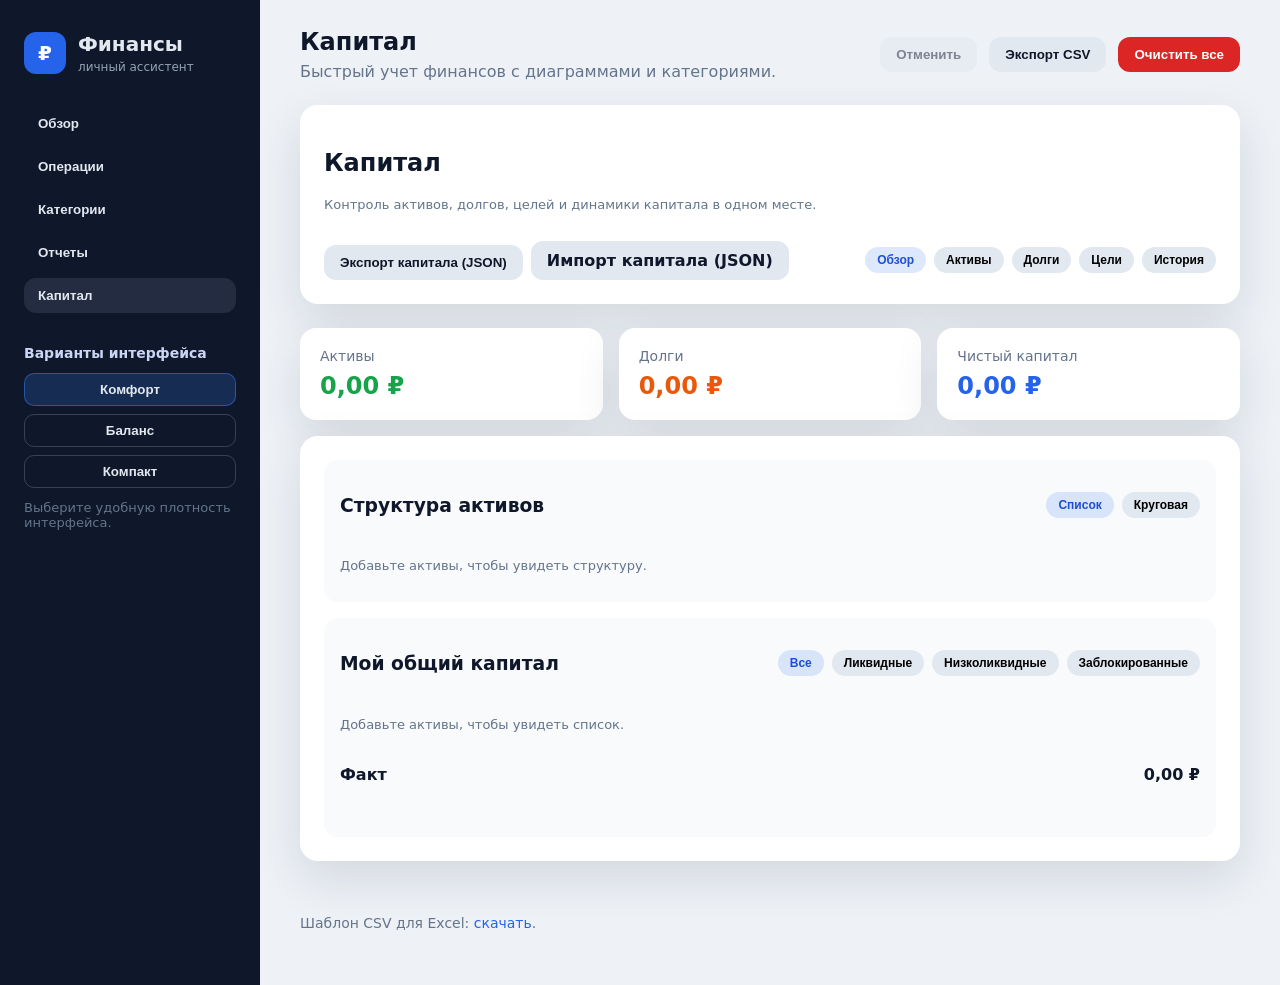
==== capital.html @ 4193aa82 "Move storage to IndexedDB and split capital page" ====
<!DOCTYPE html>
<html lang="ru">
<head>
  <meta charset="UTF-8" />
  <meta name="viewport" content="width=device-width, initial-scale=1" />
  <title>Капитал — Финансы</title>
  <link rel="stylesheet" href="styles.css" />
</head>
<body class="layout-comfort" data-page="capital">
  <div class="app-shell">
    <aside class="sidebar">
      <div class="brand">
        <span class="brand-icon">₽</span>
        <div>
          <h1>Финансы</h1>
          <p>личный ассистент</p>
        </div>
      </div>

      <nav class="nav">
        <button class="nav-link is-active" data-view-target="dashboard">Обзор</button>
        <button class="nav-link" data-view-target="transactions">Операции</button>
        <button class="nav-link" data-view-target="categories">Категории</button>
        <button class="nav-link" data-view-target="reports">Отчеты</button>
        <button class="nav-link" data-view-target="capital">Капитал</button>
      </nav>

      <div class="layout-picker">
        <h2>Варианты интерфейса</h2>
        <div class="layout-options">
          <button class="layout-option" data-layout="comfort">Комфорт</button>
          <button class="layout-option" data-layout="balanced">Баланс</button>
          <button class="layout-option" data-layout="compact">Компакт</button>
        </div>
        <p class="hint">Выберите удобную плотность интерфейса.</p>
      </div>
    </aside>

    <div class="app-content">
      <header class="topbar">
        <div>
          <h2 id="viewTitle">Обзор</h2>
          <p class="subtitle">Быстрый учет финансов с диаграммами и категориями.</p>
        </div>
        <div class="actions">
          <button id="undoAction" class="button secondary">Отменить</button>
          <button id="exportCsv" class="button secondary">Экспорт CSV</button>
          <button id="clearAll" class="button danger">Очистить все</button>
        </div>
      </header>

      <main class="container">
        <section class="view is-active" data-view="dashboard">
          <section class="summary">
            <div class="summary-card income">
              <span>Доходы</span>
              <strong id="totalIncome">0 ₽</strong>
            </div>
            <div class="summary-card expense">
              <span>Расходы</span>
              <strong id="totalExpense">0 ₽</strong>
              <small id="expensePercent" class="summary-subtitle">0%</small>
            </div>
            <div class="summary-card balance">
              <span>Баланс</span>
              <strong id="balance">0 ₽</strong>
            </div>
          </section>

          <section class="card">
            <h2>Диаграммы</h2>
            <div class="charts">
              <div class="chart-card">
                <h3>Доходы по подкатегориям</h3>
                <div id="incomeSubcategoryChart" class="chart"></div>
              </div>
              <div class="chart-card">
                <div class="chart-title">
                  <h3>Расходы по категориям</h3>
                  <button id="toggleExpenseCategoryChart" class="chip">Показать все</button>
                </div>
                <div id="expenseCategoryChart" class="chart chart-scroll"></div>
              </div>
              <div class="chart-card">
                <div class="chart-title">
                  <h3>Подкатегории (расходы)</h3>
                  <button id="toggleSubcategoryChart" class="chip">Показать все</button>
                </div>
                <div id="expenseSubcategoryChart" class="chart chart-scroll"></div>
              </div>
            </div>
          </section>

          <section class="card">
            <h2>Круговые диаграммы</h2>
            <div class="charts">
              <div class="chart-card">
                <h3>Структура расходов по категориям</h3>
                <div id="expensePie" class="chart"></div>
              </div>
              <div class="chart-card">
                <h3>Структура расходов по подкатегориям</h3>
                <div id="expenseSubcategoryPie" class="chart"></div>
              </div>
              <div class="chart-card">
                <h3>Структура доходов по подкатегориям</h3>
                <div id="incomePie" class="chart"></div>
              </div>
            </div>
          </section>
        </section>

        <section class="view" data-view="transactions">
          <section class="card">
            <h2>Добавить операцию</h2>
            <form id="transactionForm" class="form">
              <label>
                Дата
                <input type="date" id="date" required />
              </label>
              <label>
                Тип
                <select id="type" required>
                  <option value="income">Доход</option>
                  <option value="expense">Расход</option>
                </select>
              </label>
              <label>
                Категория
                <select id="category" required></select>
              </label>
              <label>
                Подкатегория
                <select id="subcategory"></select>
              </label>
              <label>
                Сумма
                <input type="number" id="amount" min="0" step="0.01" required />
              </label>
              <label class="full">
                Комментарий
                <input type="text" id="note" placeholder="Опционально" />
              </label>
              <button type="submit" class="button primary">Сохранить</button>
            </form>
          </section>

          <section class="card">
            <h2>История операций</h2>
            <div class="table-wrapper">
              <table>
                <thead>
                  <tr>
                    <th>Дата</th>
                    <th>Тип</th>
                    <th>Категория</th>
                    <th>Подкатегория</th>
                    <th>Сумма</th>
                    <th>Комментарий</th>
                    <th></th>
                  </tr>
                </thead>
                <tbody id="transactionTable"></tbody>
              </table>
            </div>
            <p class="hint">Данные сохраняются в локальном хранилище браузера. Для переноса используйте экспорт CSV.</p>
          </section>
        </section>

        <section class="view" data-view="categories">
          <section class="card">
            <div class="category-header">
              <div>
                <h2>Категории</h2>
                <p class="hint">Выберите тип категорий для настройки.</p>
              </div>
              <div class="chip-group category-scope-tabs">
                <button class="chip is-active" data-category-scope="regular">Обычные</button>
                <button class="chip" data-category-scope="capital">Капитал</button>
              </div>
            </div>
            <div class="category-layout">
              <div class="category-panel is-active" data-category-panel="regular">
                <h3>Добавить категорию или подкатегорию</h3>
                <div class="form two-columns">
                  <label>
                    Категория
                    <input type="text" id="newCategory" placeholder="Например, Еда" list="categoryList" />
                    <datalist id="categoryList"></datalist>
                  </label>
                  <label>
                    Тип категории
                    <select id="categoryType">
                      <option value="expense">Расход</option>
                      <option value="income">Доход</option>
                    </select>
                  </label>
                  <label>
                    Подкатегория (опционально)
                    <input type="text" id="newSubcategory" placeholder="Например, Еда вне дома" />
                  </label>
                  <button id="addCategory" class="button secondary" type="button">Добавить</button>
                </div>
                <p class="hint">Если категория уже существует, будет добавлена подкатегория. Тип учитывается только при создании новой категории.</p>
              </div>

              <div class="category-panel" data-category-panel="capital">
                <h3>Категории активов</h3>
                <p class="hint">Категории и подкатегории капитала задаются вручную.</p>
                <form id="capitalCategoryForm" class="form compact-form">
                  <label>
                    Категория
                    <input type="text" id="capitalCategoryName" placeholder="Например, Вклад" required />
                  </label>
                  <label>
                    Подкатегория
                    <input type="text" id="capitalSubcategoryName" placeholder="Например, Сбербанк" />
                  </label>
                  <button type="submit" class="button secondary">Добавить</button>
                </form>
                <div id="capitalCategoryManager" class="capital-category-list"></div>
              </div>
            </div>
          </section>

          <section class="card category-panel is-active" data-category-panel="regular">
            <div class="category-header">
              <div>
                <h2>Управление категориями</h2>
                <p class="hint">Перетаскивайте подкатегории и категории между карточками.</p>
              </div>
              <div class="filter-tabs">
                <button class="chip is-active" data-filter="all">Все</button>
                <button class="chip" data-filter="expense">Расходы</button>
                <button class="chip" data-filter="income">Доходы</button>
              </div>
            </div>
            <div class="category-dropzone" data-dropzone-root>
              Категории верхнего уровня
            </div>
            <div id="categoryManager" class="category-manager"></div>
          </section>
        </section>

        <section class="view" data-view="reports">
          <section class="card report-card">
            <div class="report-header">
              <div>
                <h2>Отчетный период</h2>
                <p class="hint">Выберите период, чтобы отчет отражал текущую динамику и структуру расходов.</p>
              </div>
              <div class="report-quick">
                <button class="chip is-active" data-report-range="30">30 дней</button>
                <button class="chip" data-report-range="7">7 дней</button>
                <button class="chip" data-report-range="90">90 дней</button>
                <button class="chip" data-report-range="all">Все время</button>
              </div>
            </div>
            <div class="report-range">
              <label>
                С
                <input type="date" id="reportStart" />
              </label>
              <label>
                По
                <input type="date" id="reportEnd" />
              </label>
              <button id="applyReportRange" class="button secondary" type="button">Показать</button>
            </div>
          </section>

          <section class="summary report-summary">
            <div class="summary-card income">
              <span>Доходы за период</span>
              <strong id="reportIncome">0 ₽</strong>
            </div>
            <div class="summary-card expense">
              <span>Расходы за период</span>
              <strong id="reportExpense">0 ₽</strong>
            </div>
            <div class="summary-card balance">
              <span>Баланс периода</span>
              <strong id="reportBalance">0 ₽</strong>
            </div>
            <div class="summary-card neutral">
              <span>Операций</span>
              <strong id="reportTransactionsCount">0</strong>
            </div>
          </section>

          <section class="card report-grid">
            <div class="report-chart-card report-span">
              <div class="chart-title">
                <h3>Динамика</h3>
                <div class="chip-group">
                  <button class="chip is-active" data-report-granularity="daily">По дням</button>
                  <button class="chip" data-report-granularity="monthly">По месяцам</button>
                </div>
              </div>
              <div class="line-chart">
                <svg id="reportLineChart" viewBox="0 0 720 260" aria-label="График доходов и расходов"></svg>
                <div class="line-legend">
                  <span><i class="legend-dot income"></i>Доходы</span>
                  <span><i class="legend-dot expense"></i>Расходы</span>
                </div>
              </div>
            </div>
            <div class="report-chart-card report-full">
              <h3>Структура расходов по категориям</h3>
              <div id="reportExpenseCategories" class="chart"></div>
            </div>
            <div class="report-chart-card report-full">
              <h3>Структура расходов по подкатегориям</h3>
              <div id="reportExpenseSubcategories" class="chart"></div>
            </div>
            <div class="report-chart-card report-full">
              <h3>Структура доходов по подкатегориям</h3>
              <div id="reportIncomeSubcategories" class="chart"></div>
            </div>
          </section>
        </section>

        <section class="view" data-view="capital">
          <section class="card capital-shell">
            <div class="capital-header">
              <div>
                <h2>Капитал</h2>
                <p class="hint">Контроль активов, долгов, целей и динамики капитала в одном месте.</p>
              </div>
              <div class="capital-actions">
                <button id="capitalExport" class="button secondary" type="button">Экспорт капитала (JSON)</button>
                <label class="button secondary">
                  Импорт капитала (JSON)
                  <input id="capitalImport" type="file" accept="application/json" hidden />
                </label>
              </div>
              <div class="capital-tabs">
                <button class="chip is-active" data-capital-tab="overview">Обзор</button>
                <button class="chip" data-capital-tab="assets">Активы</button>
                <button class="chip" data-capital-tab="debts">Долги</button>
                <button class="chip" data-capital-tab="goals">Цели</button>
                <button class="chip" data-capital-tab="history">История</button>
              </div>
            </div>
          </section>

          <section class="capital-tab is-active" data-capital-tab-panel="overview">
            <section class="summary capital-summary">
              <div class="summary-card income">
                <span>Активы</span>
                <strong id="capitalAssetsTotal">0 ₽</strong>
              </div>
              <div class="summary-card expense">
                <span>Долги</span>
                <strong id="capitalDebtsTotal">0 ₽</strong>
              </div>
              <div class="summary-card balance">
                <span>Чистый капитал</span>
                <strong id="capitalNetWorth">0 ₽</strong>
              </div>
            </section>

            <section class="card capital-grid">
              <div class="capital-card capital-full">
                <div class="chart-title">
                  <h3>Структура активов</h3>
                  <div class="chip-group">
                    <button class="chip is-active" data-capital-structure="bars">Список</button>
                    <button class="chip" data-capital-structure="pie">Круговая</button>
                  </div>
                </div>
                <div id="capitalAssetTypeChart" class="chart"></div>
                <div id="capitalAssetTypePie" class="chart is-hidden"></div>
              </div>

              <div class="capital-card capital-full">
                <div class="chart-title">
                  <h3>Мой общий капитал</h3>
                  <div class="chip-group">
                    <button class="chip is-active" data-capital-filter="all">Все</button>
                    <button class="chip" data-capital-filter="high">Ликвидные</button>
                    <button class="chip" data-capital-filter="low">Низколиквидные</button>
                    <button class="chip" data-capital-filter="locked">Заблокированные</button>
                  </div>
                </div>
                <div id="capitalLedger" class="capital-ledger"></div>
                <div class="capital-ledger-total">
                  <span>Факт</span>
                  <strong id="capitalLedgerTotal">0 ₽</strong>
                </div>
                <p id="capitalLedgerNote" class="hint"></p>
              </div>
            </section>
          </section>

          <section class="capital-tab" data-capital-tab-panel="assets">
            <section class="card capital-grid">
              <div class="capital-card capital-full">
                <h3>Добавить активы</h3>
                <p class="hint">Обновляйте курсы и добавляйте активы в одном месте.</p>
                <div class="capital-add-grid">
                  <div class="capital-add-panel">
                    <h4>Курс валюты</h4>
                    <div class="form compact-form">
                      <label>
                        Базовая валюта
                        <select id="capitalBaseCurrency">
                          <option value="RUB">RUB</option>
                          <option value="USD">USD</option>
                          <option value="EUR">EUR</option>
                        </select>
                      </label>
                      <label>
                        Валюта для курса
                        <input type="text" id="capitalFxCurrency" placeholder="USD" maxlength="3" />
                      </label>
                      <button id="capitalFxRefresh" class="button secondary" type="button">Обновить курс</button>
                    </div>
                    <div class="capital-fx-summary">
                      <strong id="capitalFxRateValue">—</strong>
                      <span id="capitalFxUpdated" class="hint"></span>
                    </div>
                    <div class="capital-fx-chart">
                      <svg id="capitalFxChart" viewBox="0 0 360 120" aria-label="График курса валюты"></svg>
                    </div>
                    <p id="capitalFxNote" class="hint"></p>
                  </div>
                  <div class="capital-add-panel">
                    <h4>Новый актив</h4>
                    <p class="hint">Быстро фиксируйте вклад/инвестицию: сколько вложили и сколько сейчас.</p>
                    <form id="capitalAssetForm" class="form capital-form">
                  <label>
                    Название
                    <input type="text" id="capitalAssetName" placeholder="Например, Сбер вклад" required />
                  </label>
                  <label>
                    Тип
                    <select id="capitalAssetType">
                      <option value="cash">Наличные</option>
                      <option value="bank">Банк</option>
                      <option value="deposit">Вклад</option>
                      <option value="investment">Инвестиции</option>
                      <option value="real_estate">Недвижимость</option>
                      <option value="other">Другое</option>
                    </select>
                  </label>
                  <label>
                    Валюта
                    <input type="text" id="capitalAssetCurrency" value="RUB" maxlength="3" />
                  </label>
                  <label>
                    Сумма
                    <input type="number" id="capitalAssetAmount" min="0" step="0.01" required />
                  </label>
                  <label>
                    Вложено
                    <input type="number" id="capitalAssetInvested" min="0" step="0.01" />
                  </label>
                  <label>
                    Секция
                    <input type="text" id="capitalAssetSection" list="capitalSectionList" placeholder="В наличии" />
                    <datalist id="capitalSectionList"></datalist>
                  </label>
                  <label>
                    Категория
                    <input type="text" id="capitalAssetCategory" list="capitalCategoryList" placeholder="Например, Вклад" />
                    <datalist id="capitalCategoryList"></datalist>
                  </label>
                  <label>
                    Подкатегория
                    <input type="text" id="capitalAssetSubcategory" list="capitalSubcategoryList" placeholder="Например, Сбербанк" />
                    <datalist id="capitalSubcategoryList"></datalist>
                  </label>
                  <label>
                    Доступно до
                    <input type="date" id="capitalAssetMaturityDate" />
                  </label>
                  <label>
                    Ликвидность
                    <select id="capitalAssetLiquidity">
                      <option value="high">Можно вывести сразу</option>
                      <option value="medium">Нужно 1–3 дня</option>
                      <option value="low">Сложно/долго вывести</option>
                      <option value="locked">Заблокировано до даты</option>
                    </select>
                  </label>
                  <label>
                    Дней на вывод
                    <input type="number" id="capitalAssetLiquidityDays" min="0" step="1" />
                  </label>
                  <label>
                    Ожидаемая прибыль (вклад)
                    <input type="number" id="capitalAssetExpectedProfit" min="0" step="0.01" />
                  </label>
                  <label class="full">
                    Комментарий
                    <input type="text" id="capitalAssetNote" placeholder="Опционально" />
                  </label>
                      <button type="submit" class="button primary">Добавить актив</button>
                    </form>
                  </div>
                </div>
              </div>

              <div class="capital-card capital-full">
                <div class="chart-title">
                  <h3>Список активов</h3>
                </div>
                <div class="capital-assets-view is-active">
                  <div class="table-wrapper">
                    <table class="capital-table capital-table-structured">
                      <thead>
                        <tr>
                          <th>Название</th>
                          <th>Тип</th>
                          <th>Валюта</th>
                          <th>Сумма</th>
                          <th>Вложено</th>
                          <th>Прибыль</th>
                          <th>Секция</th>
                          <th>Категория</th>
                          <th>Подкатегория</th>
                          <th>Дата окончания</th>
                          <th>Потенц. доходность</th>
                          <th>Ликвидность</th>
                          <th>Комментарий</th>
                          <th></th>
                        </tr>
                      </thead>
                      <tbody id="capitalAssetsTable"></tbody>
                    </table>
                  </div>
                </div>
              </div>
            </section>
          </section>

          <section class="capital-tab" data-capital-tab-panel="debts">
            <section class="summary capital-summary">
              <div class="summary-card neutral">
                <span>Средняя ставка</span>
                <strong id="capitalWeightedApr">0%</strong>
              </div>
              <div class="summary-card expense">
                <span>Самый дорогой долг</span>
                <strong id="capitalHighestApr">—</strong>
              </div>
              <div class="summary-card balance">
                <span>Месячные проценты</span>
                <strong id="capitalInterestMonthly">0 ₽</strong>
              </div>
            </section>

            <section class="card capital-grid">
              <div class="capital-card">
                <h3>Добавить долг</h3>
                <form id="capitalDebtForm" class="form">
                  <label>
                    Название
                    <input type="text" id="capitalDebtName" placeholder="Например, Кредитка" required />
                  </label>
                  <label>
                    Тип
                    <select id="capitalDebtType">
                      <option value="credit_card">Кредитная карта</option>
                      <option value="loan">Кредит</option>
                      <option value="mortgage">Ипотека</option>
                      <option value="personal">Личный долг</option>
                      <option value="other">Другое</option>
                    </select>
                  </label>
                  <label>
                    Валюта
                    <input type="text" id="capitalDebtCurrency" value="RUB" maxlength="3" />
                  </label>
                  <label>
                    Остаток
                    <input type="number" id="capitalDebtPrincipal" min="0" step="0.01" required />
                  </label>
                  <label>
                    APR (%)
                    <input type="number" id="capitalDebtApr" min="0" step="0.01" />
                  </label>
                  <label>
                    Минимальный платеж
                    <input type="number" id="capitalDebtPayment" min="0" step="0.01" />
                  </label>
                  <label>
                    День платежа
                    <input type="number" id="capitalDebtDueDay" min="1" max="31" step="1" />
                  </label>
                  <label class="full">
                    Комментарий
                    <input type="text" id="capitalDebtNote" placeholder="Опционально" />
                  </label>
                  <button type="submit" class="button secondary">Добавить долг</button>
                </form>
              </div>

              <div class="capital-card">
                <h3>План выплат</h3>
                <div class="form compact-form">
                  <label>
                    Дополнительный платеж в месяц
                    <input type="number" id="capitalExtraPayment" min="0" step="0.01" value="0" />
                  </label>
                  <p class="hint">Расчет приблизительный и основан на текущих ставках.</p>
                </div>
                <div class="table-wrapper">
                  <table>
                    <thead>
                      <tr>
                        <th>Стратегия</th>
                        <th>Долг</th>
                        <th>Месяцев</th>
                        <th>Комментарий</th>
                      </tr>
                    </thead>
                    <tbody id="capitalPayoffTable"></tbody>
                  </table>
                </div>
              </div>
            </section>

            <section class="card capital-grid">
              <div class="capital-card">
                <h3>Список долгов</h3>
                <div class="table-wrapper">
                  <table class="capital-table">
                    <thead>
                      <tr>
                        <th>Название</th>
                        <th>Тип</th>
                        <th>Валюта</th>
                        <th>Остаток</th>
                        <th>APR</th>
                        <th>Мин. платеж</th>
                        <th>День</th>
                        <th>Комментарий</th>
                        <th></th>
                      </tr>
                    </thead>
                    <tbody id="capitalDebtsTable"></tbody>
                  </table>
                </div>
              </div>
            </section>
          </section>

          <section class="capital-tab" data-capital-tab-panel="goals">
            <section class="card capital-grid">
              <div class="capital-card">
                <h3>Добавить цель</h3>
                <form id="capitalGoalForm" class="form">
                  <label>
                    Название
                    <input type="text" id="capitalGoalName" placeholder="Например, 3 млн капитала" required />
                  </label>
                  <label>
                    Тип
                    <select id="capitalGoalKind">
                      <option value="netWorth">Чистый капитал</option>
                      <option value="assetBucket">Актив (по типу)</option>
                      <option value="debtPayoff">Погасить долг</option>
                    </select>
                  </label>
                  <label>
                    Целевая сумма
                    <input type="number" id="capitalGoalTarget" min="0" step="0.01" required />
                  </label>
                  <label>
                    Целевая дата
                    <input type="month" id="capitalGoalDate" required />
                  </label>
                  <label>
                    Базовая сумма
                    <input type="number" id="capitalGoalBaseline" min="0" step="0.01" />
                  </label>
                  <label class="full">
                    Комментарий
                    <input type="text" id="capitalGoalNote" placeholder="Опционально" />
                  </label>
                  <button type="submit" class="button primary">Добавить цель</button>
                </form>
                <p class="hint">Для целей типа «Актив» в названии укажите тип (cash, bank, deposit).</p>
              </div>

              <div class="capital-card">
                <h3>Мои цели</h3>
                <div class="table-wrapper">
                  <table class="capital-table">
                    <thead>
                      <tr>
                        <th>Цель</th>
                        <th>Прогресс</th>
                        <th>Нужно в месяц</th>
                        <th>Статус</th>
                        <th></th>
                      </tr>
                    </thead>
                    <tbody id="capitalGoalsTable"></tbody>
                  </table>
                </div>
              </div>
            </section>
          </section>

          <section class="capital-tab" data-capital-tab-panel="history">
            <section class="card capital-grid">
              <div class="capital-card">
                <div class="chart-title">
                  <h3>Снимки капитала</h3>
                  <button id="capitalSnapshotNow" class="chip">Создать снимок месяца</button>
                </div>
                <div class="line-chart">
                  <svg id="capitalSnapshotsChart" viewBox="0 0 720 260" aria-label="График капитала"></svg>
                </div>
                <div class="table-wrapper">
                  <table class="capital-table">
                    <thead>
                      <tr>
                        <th>Месяц</th>
                        <th>Активы</th>
                        <th>Долги</th>
                        <th>Капитал</th>
                        <th>Δ</th>
                        <th>Заметка</th>
                        <th></th>
                      </tr>
                    </thead>
                    <tbody id="capitalSnapshotsTable"></tbody>
                  </table>
                </div>
              </div>
            </section>
          </section>
        </section>
      </main>

      <footer class="footer">
        <p>Шаблон CSV для Excel: <a href="template.csv" download>скачать</a>.</p>
      </footer>
    </div>
  </div>

  <script src="app.js"></script>
</body>
</html>
---- styles.css ----
:root {
  color-scheme: light;
  font-family: "Inter", "Segoe UI", system-ui, sans-serif;
  --bg: #eef2f7;
  --card: #ffffff;
  --text: #0f172a;
  --muted: #64748b;
  --primary: #2563eb;
  --secondary: #e2e8f0;
  --danger: #dc2626;
  --income: #16a34a;
  --expense: #ea580c;
  --shadow: 0 18px 48px rgba(15, 23, 42, 0.12);
}

* {
  box-sizing: border-box;
}

body {
  margin: 0;
  background: var(--bg);
  color: var(--text);
}

.app-shell {
  display: grid;
  grid-template-columns: 260px 1fr;
  min-height: 100vh;
}

.sidebar {
  background: #0f172a;
  color: #e2e8f0;
  padding: 32px 24px;
  display: flex;
  flex-direction: column;
  gap: 32px;
}

.brand {
  display: flex;
  align-items: center;
  gap: 12px;
}

.brand-icon {
  width: 42px;
  height: 42px;
  border-radius: 12px;
  background: #2563eb;
  color: #fff;
  display: grid;
  place-items: center;
  font-weight: 700;
  font-size: 20px;
}

.brand h1 {
  margin: 0;
  font-size: 20px;
}

.brand p {
  margin: 4px 0 0;
  font-size: 12px;
  color: #94a3b8;
}

.nav {
  display: grid;
  gap: 8px;
}

.nav-link {
  border: none;
  background: transparent;
  color: inherit;
  text-align: left;
  padding: 10px 14px;
  border-radius: 12px;
  cursor: pointer;
  font-weight: 600;
}

.nav-link.is-active,
.nav-link:hover {
  background: rgba(148, 163, 184, 0.15);
}

.layout-picker h2 {
  font-size: 14px;
  margin: 0 0 12px;
  color: #cbd5f5;
}

.layout-options {
  display: grid;
  gap: 8px;
}

.layout-option {
  border: 1px solid rgba(148, 163, 184, 0.3);
  background: transparent;
  color: #e2e8f0;
  padding: 8px 12px;
  border-radius: 10px;
  cursor: pointer;
  font-weight: 600;
}

.layout-option.is-active,
.layout-option:hover {
  background: rgba(59, 130, 246, 0.2);
  border-color: rgba(59, 130, 246, 0.5);
}

.app-content {
  display: flex;
  flex-direction: column;
}

.topbar {
  display: flex;
  justify-content: space-between;
  align-items: center;
  padding: 28px 40px 8px;
  gap: 24px;
}

.topbar h2 {
  margin: 0 0 6px;
  font-size: 24px;
}

.subtitle {
  margin: 0;
  color: var(--muted);
}

.actions {
  display: flex;
  gap: 12px;
  flex-wrap: wrap;
}

.container {
  display: grid;
  gap: 24px;
  padding: 16px 40px 40px;
}

.view {
  display: none;
  gap: 24px;
}

.view.is-active {
  display: grid;
}

.card {
  background: var(--card);
  border-radius: 18px;
  padding: 24px;
  box-shadow: var(--shadow);
}

.form {
  display: grid;
  grid-template-columns: repeat(auto-fit, minmax(180px, 1fr));
  gap: 16px;
  align-items: end;
}

.form.two-columns {
  grid-template-columns: repeat(auto-fit, minmax(220px, 1fr));
}

.form label {
  display: grid;
  gap: 8px;
  font-size: 14px;
  color: var(--muted);
}

.form input,
.form select {
  padding: 10px 12px;
  border-radius: 12px;
  border: 1px solid #e2e8f0;
  font-size: 14px;
}

.form .full {
  grid-column: 1 / -1;
}

.button {
  border: none;
  border-radius: 12px;
  padding: 10px 16px;
  font-weight: 600;
  cursor: pointer;
  transition: transform 0.15s ease, box-shadow 0.15s ease;
  align-self: end;
}

.button:disabled {
  opacity: 0.5;
  cursor: not-allowed;
}

.button:hover:not(:disabled) {
  transform: translateY(-1px);
  box-shadow: 0 10px 18px rgba(15, 23, 42, 0.12);
}

.button.primary {
  background: var(--primary);
  color: #fff;
}

.button.secondary {
  background: var(--secondary);
  color: var(--text);
}

.button.danger {
  background: var(--danger);
  color: #fff;
}

.summary {
  display: grid;
  grid-template-columns: repeat(auto-fit, minmax(200px, 1fr));
  gap: 16px;
}

.summary-card {
  background: var(--card);
  border-radius: 16px;
  padding: 20px;
  box-shadow: var(--shadow);
  display: flex;
  flex-direction: column;
  gap: 8px;
}

.summary-card span {
  color: var(--muted);
  font-size: 14px;
}

.summary-card strong {
  font-size: 24px;
}

.summary-subtitle {
  font-size: 12px;
  color: var(--muted);
}

.summary-card.income strong {
  color: var(--income);
}

.summary-card.expense strong {
  color: var(--expense);
}

.summary-card.balance strong {
  color: var(--primary);
}

.summary-card.neutral strong {
  color: #0f172a;
}

.charts {
  display: grid;
  grid-template-columns: repeat(auto-fit, minmax(280px, 1fr));
  gap: 16px;
}

.chart-card {
  background: #f8fafc;
  border-radius: 14px;
  padding: 16px;
  display: grid;
  gap: 12px;
}

.chart-title {
  display: flex;
  justify-content: space-between;
  align-items: center;
  gap: 12px;
}

.chart-card h3 {
  margin: 0;
  font-size: 16px;
}

.chart {
  display: grid;
  gap: 10px;
}

.chart-scroll {
  max-height: 260px;
  overflow-y: auto;
  padding-right: 6px;
}

.is-hidden {
  display: none;
}

.chip-group {
  display: flex;
  gap: 8px;
  flex-wrap: wrap;
}

.report-card {
  display: grid;
  gap: 16px;
}

.report-header {
  display: flex;
  justify-content: space-between;
  gap: 16px;
  flex-wrap: wrap;
}

.report-quick {
  display: flex;
  gap: 8px;
  flex-wrap: wrap;
  align-items: center;
}

.report-range {
  display: flex;
  gap: 12px;
  flex-wrap: wrap;
  align-items: flex-end;
}

.report-range label {
  display: grid;
  gap: 6px;
  font-size: 13px;
  color: var(--muted);
}

.report-range input {
  border: 1px solid #e2e8f0;
  border-radius: 10px;
  padding: 8px 10px;
  font-size: 14px;
}

.report-summary {
  margin-top: 0;
}

.report-grid {
  display: grid;
  gap: 16px;
  grid-template-columns: repeat(auto-fit, minmax(320px, 1fr));
}

.report-chart-card {
  background: #f8fafc;
  border-radius: 14px;
  padding: 16px;
  display: grid;
  gap: 12px;
}

.report-chart-card.report-span {
  grid-column: 1 / -1;
}

.report-chart-card.report-full {
  grid-column: 1 / -1;
}

.report-chart-card .chart {
  min-height: 220px;
}

.chart-row {
  display: grid;
  grid-template-columns: 1.2fr 2fr auto;
  gap: 12px;
  align-items: center;
}

.chart-legend {
  display: flex;
  align-items: center;
  gap: 8px;
  font-size: 13px;
}

.chart-swatch {
  width: 12px;
  height: 12px;
  border-radius: 4px;
  display: inline-block;
}

.chart-bar {
  background: #e5e7eb;
  border-radius: 999px;
  overflow: hidden;
  height: 10px;
}

.chart-bar span {
  display: block;
  height: 100%;
  border-radius: 999px;
}

.pie-chart {
  display: grid;
  gap: 12px;
  place-items: center;
}

.pie-visual {
  position: relative;
  width: 160px;
  height: 160px;
}

.pie-ring {
  width: 160px;
  height: 160px;
  border-radius: 50%;
  position: relative;
}

.pie-ring::after {
  content: "";
  position: absolute;
  inset: 18px;
  background: #fff;
  border-radius: 50%;
  box-shadow: inset 0 0 0 1px #e2e8f0;
}

.pie-total {
  position: absolute;
  inset: 0;
  display: grid;
  place-items: center;
  text-align: center;
  gap: 4px;
  font-size: 12px;
  color: var(--muted);
}

.pie-total strong {
  font-size: 14px;
  color: var(--text);
}

.pie-legend {
  display: grid;
  gap: 8px;
}

.pie-legend-item {
  display: grid;
  grid-template-columns: 16px 1fr;
  gap: 8px;
  align-items: center;
  font-size: 13px;
}

.pie-legend-item strong {
  display: block;
  font-size: 13px;
}

.pie-legend-item span {
  color: var(--muted);
  font-size: 12px;
}

.pie-swatch {
  width: 12px;
  height: 12px;
  border-radius: 4px;
  display: inline-block;
}

.line-chart {
  display: grid;
  gap: 12px;
}

.line-legend {
  display: flex;
  gap: 16px;
  font-size: 13px;
  color: var(--muted);
}

.legend-dot {
  width: 10px;
  height: 10px;
  border-radius: 50%;
  display: inline-block;
  margin-right: 6px;
}

.legend-dot.income {
  background: var(--income);
}

.legend-dot.expense {
  background: var(--expense);
}

.table-wrapper {
  overflow-x: auto;
}

table {
  width: 100%;
  border-collapse: collapse;
  font-size: 14px;
}

thead {
  text-align: left;
  background: #f8fafc;
}

th,
td {
  padding: 12px;
  border-bottom: 1px solid #e2e8f0;
}

.tag {
  padding: 4px 10px;
  border-radius: 999px;
  font-size: 12px;
  font-weight: 600;
  display: inline-flex;
}

.tag.income {
  background: rgba(22, 163, 74, 0.12);
  color: var(--income);
}

.tag.expense {
  background: rgba(234, 88, 12, 0.12);
  color: var(--expense);
}

.category-layout {
  display: grid;
  gap: 16px;
}

.category-panel {
  background: #f8fafc;
  border-radius: 14px;
  padding: 16px;
  display: grid;
  gap: 12px;
}

.category-panel h3 {
  margin: 0;
  font-size: 16px;
}

.category-header {
  display: flex;
  align-items: center;
  justify-content: space-between;
  gap: 16px;
  flex-wrap: wrap;
}

.filter-tabs {
  display: flex;
  gap: 8px;
  flex-wrap: wrap;
}

.category-dropzone {
  border-radius: 12px;
  padding: 12px 16px;
  border: 1px dashed #cbd5f5;
  background: #eef2ff;
  color: #4338ca;
  font-size: 13px;
  margin-bottom: 16px;
}

.category-dropzone.is-drop-target {
  border-color: rgba(37, 99, 235, 0.7);
  background: rgba(37, 99, 235, 0.12);
}

.category-manager {
  display: grid;
  gap: 16px;
}

.category-card {
  background: #f8fafc;
  border-radius: 14px;
  padding: 16px;
  display: grid;
  gap: 12px;
  cursor: grab;
}

.category-card.is-dragging {
  opacity: 0.6;
  background: #eef2ff;
}

.category-card-header {
  display: grid;
  grid-template-columns: 1fr auto auto;
  gap: 12px;
  align-items: center;
}

.category-card-header span {
  color: var(--muted);
  font-size: 12px;
}

.type-badge {
  border-radius: 999px;
  padding: 4px 10px;
  font-size: 11px;
  font-weight: 600;
}

.type-badge.expense {
  background: rgba(234, 88, 12, 0.15);
  color: var(--expense);
}

.type-badge.income {
  background: rgba(22, 163, 74, 0.15);
  color: var(--income);
}

.category-actions {
  display: flex;
  gap: 8px;
  flex-wrap: wrap;
}

.subcategory-list {
  display: grid;
  gap: 8px;
  border-radius: 12px;
  padding: 8px;
  border: 1px dashed transparent;
}

.subcategory-list.is-drop-target {
  border-color: rgba(37, 99, 235, 0.4);
  background: rgba(37, 99, 235, 0.08);
}

.subcategory-row {
  display: grid;
  grid-template-columns: 1fr auto;
  gap: 12px;
  align-items: center;
  background: #fff;
  border-radius: 12px;
  padding: 8px 12px;
  border: 1px solid #e2e8f0;
  cursor: grab;
}

.subcategory-row.is-dragging {
  opacity: 0.6;
  background: #eef2ff;
}

.subcategory-tools {
  display: flex;
  gap: 8px;
  flex-wrap: wrap;
  align-items: center;
}

.chip {
  border: none;
  border-radius: 999px;
  padding: 6px 12px;
  background: #e2e8f0;
  font-size: 12px;
  font-weight: 600;
  cursor: pointer;
}

.chip.danger {
  background: rgba(220, 38, 38, 0.15);
  color: #dc2626;
}

.chip.is-active {
  background: rgba(37, 99, 235, 0.15);
  color: #1d4ed8;
}

.hint {
  margin-top: 12px;
  font-size: 13px;
  color: var(--muted);
}

.footer {
  padding: 0 40px 40px;
  color: var(--muted);
  font-size: 14px;
}

.footer a {
  color: var(--primary);
  text-decoration: none;
}

.layout-balanced .card,
.layout-balanced .summary-card {
  padding: 20px;
}

.layout-compact .card,
.layout-compact .summary-card {
  padding: 16px;
}

.layout-compact .form {
  gap: 12px;
}

.layout-compact .container {
  gap: 16px;
}

.capital-shell {
  display: grid;
  gap: 16px;
}

.capital-header {
  display: flex;
  justify-content: space-between;
  gap: 16px;
  flex-wrap: wrap;
  align-items: center;
}

.capital-actions {
  display: flex;
  gap: 8px;
  flex-wrap: wrap;
  align-items: center;
}

.capital-summary-inline {
  display: flex;
  gap: 8px;
  align-items: baseline;
  font-size: 14px;
  color: var(--muted);
}

.capital-summary-inline strong {
  color: var(--primary);
  font-size: 16px;
}

.capital-tabs {
  display: flex;
  gap: 8px;
  flex-wrap: wrap;
}

.capital-tab {
  display: none;
  gap: 16px;
}

.capital-tab.is-active {
  display: grid;
  gap: 16px;
}

.capital-summary {
  margin-top: 0;
}

.capital-grid {
  display: grid;
  gap: 16px;
  grid-template-columns: repeat(auto-fit, minmax(320px, 1fr));
}

.capital-card {
  background: #f8fafc;
  border-radius: 14px;
  padding: 16px;
  display: grid;
  gap: 12px;
}

.capital-card.capital-full {
  grid-column: 1 / -1;
}

.capital-overview {
  display: grid;
  gap: 12px;
}

.capital-overview-table {
  display: grid;
  gap: 6px;
  font-variant-numeric: tabular-nums;
}

.capital-overview-row {
  display: grid;
  grid-template-columns: 1.4fr 1fr 1.2fr;
  gap: 12px;
  align-items: center;
  padding: 10px 12px;
  background: rgba(255, 255, 255, 0.85);
  border-radius: 12px;
  box-shadow: inset 0 0 0 1px rgba(226, 232, 240, 0.7);
}

.capital-overview-head {
  background: transparent;
  box-shadow: none;
  padding: 0 4px 8px;
  font-size: 12px;
  text-transform: uppercase;
  letter-spacing: 0.02em;
  color: var(--muted);
}

.capital-overview-section {
  margin-top: 6px;
  font-size: 12px;
  font-weight: 600;
  color: var(--muted);
  text-transform: uppercase;
  letter-spacing: 0.03em;
}

.capital-overview-row.is-warning {
  box-shadow: inset 0 0 0 1px rgba(234, 88, 12, 0.4);
  background: rgba(254, 215, 170, 0.2);
}

.capital-overview-cell.is-amount {
  text-align: right;
}

.capital-overview-amount {
  font-weight: 600;
}

.capital-overview-subtext {
  margin-top: 4px;
  font-size: 11px;
  color: var(--muted);
}

.capital-overview-subtotal {
  background: rgba(241, 245, 249, 0.9);
  font-weight: 600;
}

.capital-overview-footer {
  display: flex;
  justify-content: space-between;
  align-items: center;
  font-weight: 600;
}

.capital-ledger {
  display: grid;
  gap: 8px;
  font-variant-numeric: tabular-nums;
}

.capital-ledger-section {
  margin-top: 10px;
  font-size: 12px;
  font-weight: 600;
  color: var(--muted);
  text-transform: uppercase;
  letter-spacing: 0.03em;
}

.capital-ledger-row {
  display: grid;
  grid-template-columns: 1.6fr 1fr 1fr 1.2fr;
  gap: 14px;
  padding: 12px 14px;
  background: #fff;
  border-radius: 12px;
  border: 1px solid rgba(226, 232, 240, 0.9);
  align-items: center;
  box-shadow: 0 6px 14px rgba(148, 163, 184, 0.12);
}

.capital-ledger-head {
  background: transparent;
  box-shadow: none;
  border: none;
  padding: 0 6px 6px;
  font-size: 12px;
  text-transform: uppercase;
  letter-spacing: 0.03em;
  color: var(--muted);
}

.capital-ledger-row.is-warning {
  border-color: rgba(234, 88, 12, 0.4);
  background: rgba(254, 215, 170, 0.18);
}

.capital-ledger-amount {
  text-align: right;
  font-weight: 600;
}

.capital-ledger-amount span {
  display: block;
  font-size: 11px;
  font-weight: 500;
  color: var(--muted);
  margin-top: 4px;
}

.capital-ledger-note {
  color: var(--muted);
  font-size: 12px;
}

.capital-ledger-meta {
  display: flex;
  flex-wrap: wrap;
  gap: 6px;
  margin-top: 6px;
  color: var(--muted);
  font-size: 12px;
}

.capital-ledger-profit {
  text-align: right;
  font-weight: 600;
}

.capital-ledger-profit span {
  display: block;
  font-size: 11px;
  color: var(--muted);
  font-weight: 500;
  margin-top: 4px;
}

.capital-ledger-total {
  display: flex;
  justify-content: space-between;
  align-items: center;
  margin-top: 8px;
  font-weight: 600;
}

.capital-category-list {
  display: grid;
  gap: 8px;
}

.category-scope-tabs {
  display: flex;
  gap: 8px;
  flex-wrap: wrap;
}

.category-panel {
  display: none;
}

.category-panel.is-active {
  display: block;
}

.capital-add-grid {
  display: grid;
  gap: 16px;
  grid-template-columns: repeat(auto-fit, minmax(280px, 1fr));
}

.capital-add-panel {
  background: #fff;
  border-radius: 12px;
  padding: 12px;
  border: 1px solid rgba(226, 232, 240, 0.8);
  display: grid;
  gap: 12px;
}

.capital-fx-summary {
  display: flex;
  align-items: baseline;
  gap: 12px;
  font-size: 18px;
}

.capital-fx-chart {
  background: #f8fafc;
  border-radius: 12px;
  padding: 8px;
  border: 1px solid rgba(226, 232, 240, 0.8);
}

.capital-fx-chart svg {
  width: 100%;
  height: 120px;
}

.capital-category-card {
  background: #fff;
  border-radius: 12px;
  padding: 12px;
  border: 1px solid rgba(226, 232, 240, 0.8);
  display: grid;
  gap: 8px;
}

.capital-category-title {
  display: flex;
  justify-content: space-between;
  align-items: center;
  font-weight: 600;
}

.capital-category-subs {
  display: flex;
  flex-wrap: wrap;
  gap: 6px;
}

.capital-subcategory {
  display: inline-flex;
  align-items: center;
  gap: 6px;
  background: rgba(226, 232, 240, 0.8);
  border-radius: 999px;
  padding: 4px 8px;
  font-size: 12px;
}

.inline-field {
  display: flex;
  gap: 6px;
  align-items: center;
}

.inline-field input {
  max-width: 80px;
}

.capital-table-section td,
.capital-table-subsection td {
  background: #f1f5f9;
  color: var(--muted);
  font-weight: 600;
  text-transform: uppercase;
  letter-spacing: 0.03em;
  font-size: 12px;
}

.capital-table-subsection td {
  background: #f8fafc;
  text-transform: none;
  letter-spacing: 0;
  font-weight: 500;
}

.capital-table-structured {
  border-collapse: separate;
  border-spacing: 0 10px;
}

.capital-table-structured thead th {
  font-size: 12px;
  text-transform: uppercase;
  letter-spacing: 0.04em;
  color: var(--muted);
  padding: 0 12px 8px;
  border-bottom: none;
}

.capital-table-structured tbody tr:not(.capital-table-section):not(.capital-table-subsection) td {
  background: #fff;
  border-top: 1px solid rgba(226, 232, 240, 0.9);
  border-bottom: 1px solid rgba(226, 232, 240, 0.9);
  padding: 10px 12px;
}

.capital-table-structured tbody tr:not(.capital-table-section):not(.capital-table-subsection) td:first-child {
  border-left: 1px solid rgba(226, 232, 240, 0.9);
  border-top-left-radius: 12px;
  border-bottom-left-radius: 12px;
}

.capital-table-structured tbody tr:not(.capital-table-section):not(.capital-table-subsection) td:last-child {
  border-right: 1px solid rgba(226, 232, 240, 0.9);
  border-top-right-radius: 12px;
  border-bottom-right-radius: 12px;
}

.capital-badges {
  display: flex;
  gap: 6px;
  flex-wrap: wrap;
  margin-top: 4px;
}

.capital-badge {
  background: #e2e8f0;
  border-radius: 999px;
  padding: 2px 8px;
  font-size: 11px;
  color: #1f2937;
}

.capital-badge.low {
  background: rgba(234, 88, 12, 0.15);
  color: #c2410c;
}

.capital-badge.locked {
  background: rgba(220, 38, 38, 0.12);
  color: #dc2626;
}

.capital-form {
  grid-template-columns: repeat(auto-fit, minmax(220px, 1fr));
  align-items: end;
}

.capital-alerts {
  list-style: none;
  padding: 0;
  margin: 0;
  display: grid;
  gap: 8px;
  color: var(--muted);
  font-size: 13px;
}

.capital-list {
  list-style: none;
  padding: 0;
  margin: 0;
  display: grid;
  gap: 10px;
  font-size: 14px;
}

.capital-list li {
  display: flex;
  justify-content: space-between;
  gap: 12px;
}

.capital-assets-view {
  display: none;
}

.capital-assets-view.is-active {
  display: block;
}

.capital-cards {
  display: grid;
  gap: 12px;
}

.capital-card-item {
  background: #fff;
  border-radius: 12px;
  padding: 12px;
  border: 1px solid #e2e8f0;
  display: grid;
  gap: 6px;
}

.capital-card-item h4 {
  margin: 0;
  font-size: 15px;
}

.capital-card-meta {
  display: grid;
  gap: 4px;
  font-size: 12px;
  color: var(--muted);
}

.capital-table input,
.capital-table select,
.capital-card input,
.capital-card select {
  width: 100%;
  padding: 6px 8px;
  border-radius: 8px;
  border: 1px solid #e2e8f0;
  font-size: 13px;
}

.compact-form {
  gap: 10px;
}

.compact-form .button {
  justify-self: start;
}

@media (max-width: 960px) {
  .app-shell {
    grid-template-columns: 1fr;
  }

  .sidebar {
    flex-direction: row;
    align-items: center;
    justify-content: space-between;
  }

  .nav {
    grid-auto-flow: column;
    overflow-x: auto;
  }

  .layout-picker {
    display: none;
  }
}

@media (max-width: 720px) {
  .topbar {
    flex-direction: column;
    align-items: flex-start;
  }

  .container,
  .topbar,
  .footer {
    padding-left: 20px;
    padding-right: 20px;
  }

  .chart-row {
    grid-template-columns: 1fr;
    justify-items: start;
  }

  .subcategory-row {
    grid-template-columns: 1fr;
    justify-items: start;
  }
}
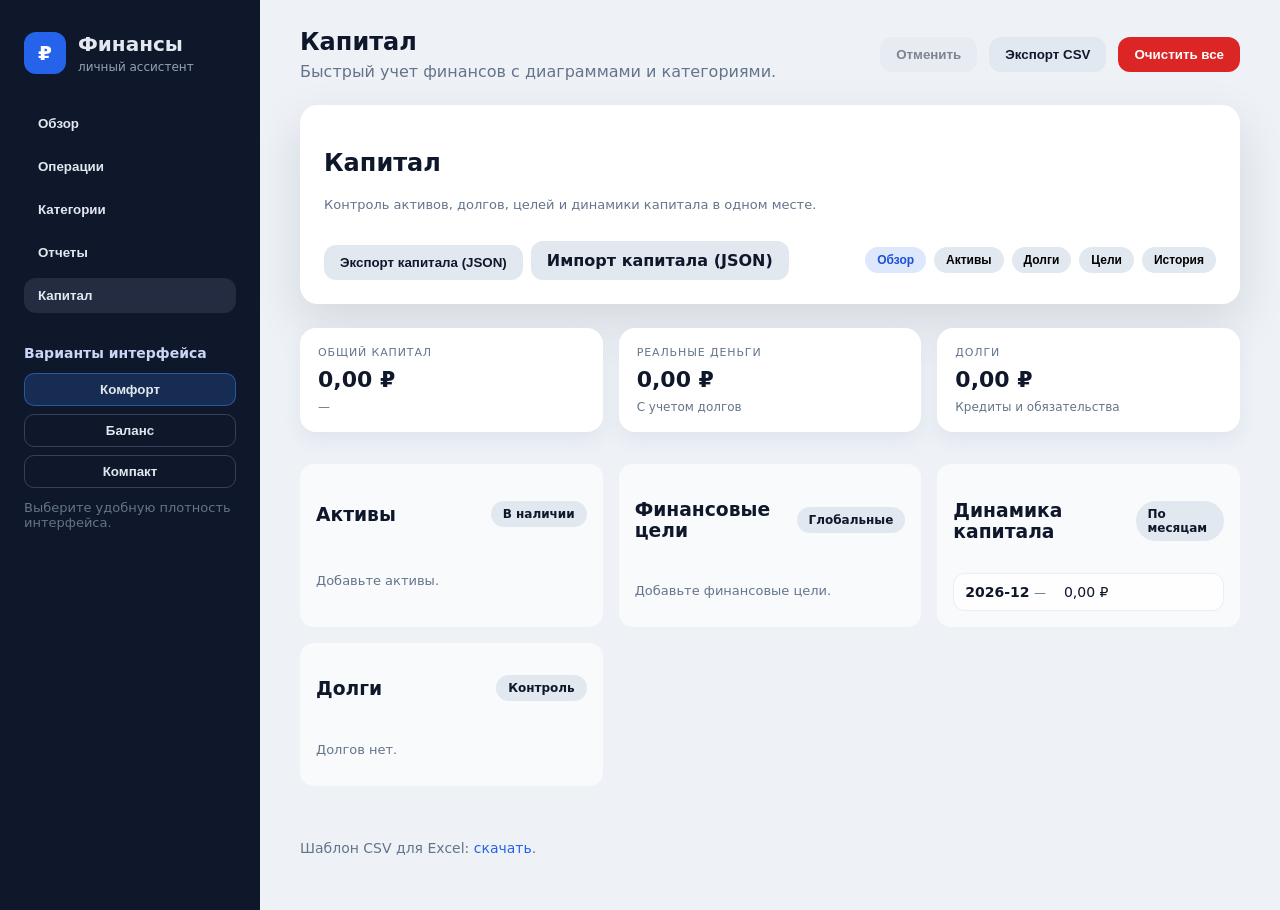
==== commit ee8cb2a9: "Redesign capital overview layout" ====
--- a/capital.html
+++ b/capital.html
@@ -345,50 +345,55 @@
           </section>
 
           <section class="capital-tab is-active" data-capital-tab-panel="overview">
-            <section class="summary capital-summary">
-              <div class="summary-card income">
-                <span>Активы</span>
-                <strong id="capitalAssetsTotal">0 ₽</strong>
-              </div>
-              <div class="summary-card expense">
+            <section class="capital-overview-cards">
+              <div class="capital-kpi">
+                <span>Общий капитал</span>
+                <strong id="capitalOverviewTotal">0 ₽</strong>
+                <small id="capitalOverviewDelta">—</small>
+              </div>
+              <div class="capital-kpi">
+                <span>Реальные деньги</span>
+                <strong id="capitalOverviewReal">0 ₽</strong>
+                <small>С учетом долгов</small>
+              </div>
+              <div class="capital-kpi">
                 <span>Долги</span>
-                <strong id="capitalDebtsTotal">0 ₽</strong>
-              </div>
-              <div class="summary-card balance">
-                <span>Чистый капитал</span>
-                <strong id="capitalNetWorth">0 ₽</strong>
+                <strong id="capitalOverviewDebts">0 ₽</strong>
+                <small>Кредиты и обязательства</small>
               </div>
             </section>
 
-            <section class="card capital-grid">
-              <div class="capital-card capital-full">
+            <section class="capital-overview-grid">
+              <div class="capital-card">
                 <div class="chart-title">
-                  <h3>Структура активов</h3>
-                  <div class="chip-group">
-                    <button class="chip is-active" data-capital-structure="bars">Список</button>
-                    <button class="chip" data-capital-structure="pie">Круговая</button>
-                  </div>
-                </div>
-                <div id="capitalAssetTypeChart" class="chart"></div>
-                <div id="capitalAssetTypePie" class="chart is-hidden"></div>
-              </div>
-
-              <div class="capital-card capital-full">
+                  <h3>Активы</h3>
+                  <span class="chip">В наличии</span>
+                </div>
+                <div id="capitalOverviewAssets" class="capital-overview-list"></div>
+              </div>
+
+              <div class="capital-card">
                 <div class="chart-title">
-                  <h3>Мой общий капитал</h3>
-                  <div class="chip-group">
-                    <button class="chip is-active" data-capital-filter="all">Все</button>
-                    <button class="chip" data-capital-filter="high">Ликвидные</button>
-                    <button class="chip" data-capital-filter="low">Низколиквидные</button>
-                    <button class="chip" data-capital-filter="locked">Заблокированные</button>
-                  </div>
-                </div>
-                <div id="capitalLedger" class="capital-ledger"></div>
-                <div class="capital-ledger-total">
-                  <span>Факт</span>
-                  <strong id="capitalLedgerTotal">0 ₽</strong>
-                </div>
-                <p id="capitalLedgerNote" class="hint"></p>
+                  <h3>Финансовые цели</h3>
+                  <span class="chip">Глобальные</span>
+                </div>
+                <div id="capitalOverviewGoals" class="capital-overview-list"></div>
+              </div>
+
+              <div class="capital-card">
+                <div class="chart-title">
+                  <h3>Динамика капитала</h3>
+                  <span class="chip">По месяцам</span>
+                </div>
+                <div id="capitalOverviewSnapshots" class="capital-overview-list"></div>
+              </div>
+
+              <div class="capital-card">
+                <div class="chart-title">
+                  <h3>Долги</h3>
+                  <span class="chip">Контроль</span>
+                </div>
+                <div id="capitalOverviewDebtsList" class="capital-overview-list"></div>
               </div>
             </section>
           </section>
--- a/styles.css
+++ b/styles.css
@@ -815,6 +815,82 @@
   margin-top: 0;
 }
 
+.capital-overview-cards {
+  display: grid;
+  grid-template-columns: repeat(auto-fit, minmax(220px, 1fr));
+  gap: 16px;
+}
+
+.capital-kpi {
+  background: #fff;
+  border-radius: 16px;
+  padding: 18px;
+  box-shadow: 0 8px 18px rgba(148, 163, 184, 0.16);
+  display: grid;
+  gap: 8px;
+}
+
+.capital-kpi span {
+  text-transform: uppercase;
+  font-size: 11px;
+  letter-spacing: 0.08em;
+  color: var(--muted);
+}
+
+.capital-kpi strong {
+  font-size: 22px;
+}
+
+.capital-kpi small {
+  color: var(--muted);
+  font-size: 12px;
+}
+
+.capital-overview-grid {
+  display: grid;
+  grid-template-columns: repeat(auto-fit, minmax(280px, 1fr));
+  gap: 16px;
+  margin-top: 16px;
+}
+
+.capital-overview-list {
+  display: grid;
+  gap: 10px;
+}
+
+.capital-overview-row {
+  display: flex;
+  justify-content: space-between;
+  gap: 12px;
+  font-size: 14px;
+}
+
+.capital-overview-row span {
+  color: var(--muted);
+  font-size: 12px;
+}
+
+.capital-overview-row strong {
+  font-weight: 600;
+}
+
+.capital-goal {
+  display: grid;
+  gap: 8px;
+}
+
+.capital-goal-bar {
+  height: 6px;
+  border-radius: 999px;
+  background: rgba(226, 232, 240, 0.8);
+  overflow: hidden;
+}
+
+.capital-goal-bar span {
+  display: block;
+  height: 100%;
+  background: #7c3aed;
+}
 .capital-grid {
   display: grid;
   gap: 16px;
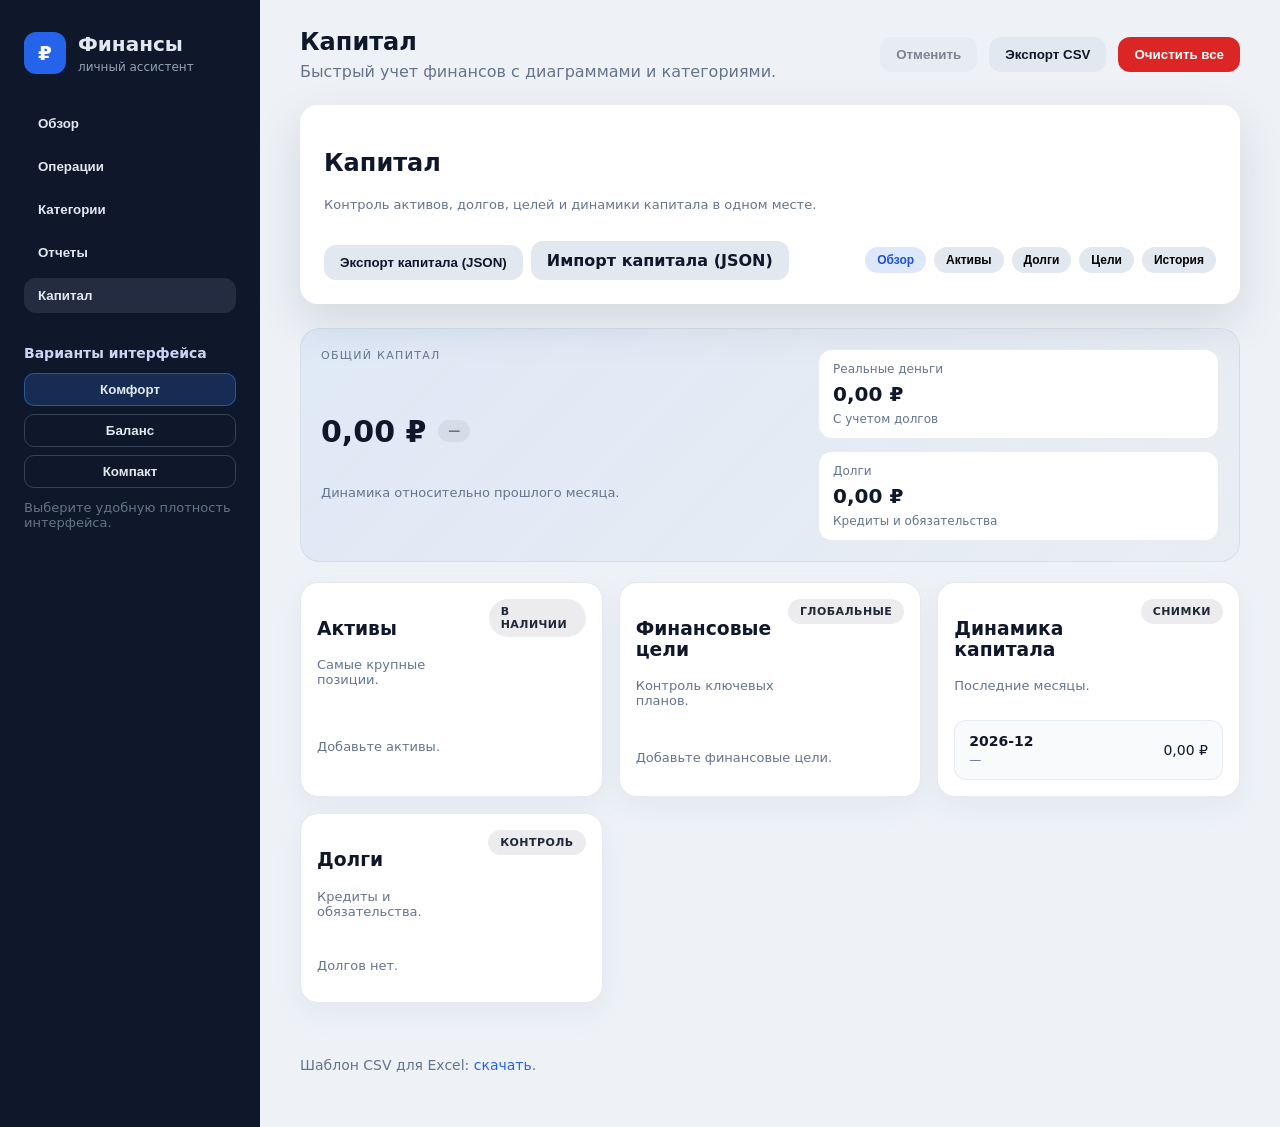
==== commit 0e6cdf19: "Redesign capital overview layout" ====
--- a/capital.html
+++ b/capital.html
@@ -345,55 +345,74 @@
           </section>
 
           <section class="capital-tab is-active" data-capital-tab-panel="overview">
-            <section class="capital-overview-cards">
-              <div class="capital-kpi">
-                <span>Общий капитал</span>
-                <strong id="capitalOverviewTotal">0 ₽</strong>
-                <small id="capitalOverviewDelta">—</small>
-              </div>
-              <div class="capital-kpi">
-                <span>Реальные деньги</span>
-                <strong id="capitalOverviewReal">0 ₽</strong>
-                <small>С учетом долгов</small>
-              </div>
-              <div class="capital-kpi">
-                <span>Долги</span>
-                <strong id="capitalOverviewDebts">0 ₽</strong>
-                <small>Кредиты и обязательства</small>
-              </div>
-            </section>
-
-            <section class="capital-overview-grid">
-              <div class="capital-card">
-                <div class="chart-title">
-                  <h3>Активы</h3>
-                  <span class="chip">В наличии</span>
-                </div>
-                <div id="capitalOverviewAssets" class="capital-overview-list"></div>
-              </div>
-
-              <div class="capital-card">
-                <div class="chart-title">
-                  <h3>Финансовые цели</h3>
-                  <span class="chip">Глобальные</span>
-                </div>
-                <div id="capitalOverviewGoals" class="capital-overview-list"></div>
-              </div>
-
-              <div class="capital-card">
-                <div class="chart-title">
-                  <h3>Динамика капитала</h3>
-                  <span class="chip">По месяцам</span>
-                </div>
-                <div id="capitalOverviewSnapshots" class="capital-overview-list"></div>
-              </div>
-
-              <div class="capital-card">
-                <div class="chart-title">
-                  <h3>Долги</h3>
-                  <span class="chip">Контроль</span>
-                </div>
-                <div id="capitalOverviewDebtsList" class="capital-overview-list"></div>
+            <section class="capital-overview">
+              <div class="capital-hero">
+                <div class="capital-hero-main">
+                  <span class="capital-hero-label">Общий капитал</span>
+                  <div class="capital-hero-value">
+                    <strong id="capitalOverviewTotal">0 ₽</strong>
+                    <span id="capitalOverviewDelta" class="capital-hero-delta">—</span>
+                  </div>
+                  <p class="hint">Динамика относительно прошлого месяца.</p>
+                </div>
+                <div class="capital-hero-stats">
+                  <div class="capital-stat">
+                    <span>Реальные деньги</span>
+                    <strong id="capitalOverviewReal">0 ₽</strong>
+                    <small>С учетом долгов</small>
+                  </div>
+                  <div class="capital-stat">
+                    <span>Долги</span>
+                    <strong id="capitalOverviewDebts">0 ₽</strong>
+                    <small>Кредиты и обязательства</small>
+                  </div>
+                </div>
+              </div>
+
+              <div class="capital-overview-panels">
+                <article class="capital-panel">
+                  <header class="capital-panel-header">
+                    <div>
+                      <h3>Активы</h3>
+                      <p class="hint">Самые крупные позиции.</p>
+                    </div>
+                    <span class="badge">В наличии</span>
+                  </header>
+                  <div id="capitalOverviewAssets" class="capital-overview-list"></div>
+                </article>
+
+                <article class="capital-panel">
+                  <header class="capital-panel-header">
+                    <div>
+                      <h3>Финансовые цели</h3>
+                      <p class="hint">Контроль ключевых планов.</p>
+                    </div>
+                    <span class="badge">Глобальные</span>
+                  </header>
+                  <div id="capitalOverviewGoals" class="capital-overview-list"></div>
+                </article>
+
+                <article class="capital-panel">
+                  <header class="capital-panel-header">
+                    <div>
+                      <h3>Динамика капитала</h3>
+                      <p class="hint">Последние месяцы.</p>
+                    </div>
+                    <span class="badge">Снимки</span>
+                  </header>
+                  <div id="capitalOverviewSnapshots" class="capital-overview-list"></div>
+                </article>
+
+                <article class="capital-panel">
+                  <header class="capital-panel-header">
+                    <div>
+                      <h3>Долги</h3>
+                      <p class="hint">Кредиты и обязательства.</p>
+                    </div>
+                    <span class="badge">Контроль</span>
+                  </header>
+                  <div id="capitalOverviewDebtsList" class="capital-overview-list"></div>
+                </article>
               </div>
             </section>
           </section>
--- a/styles.css
+++ b/styles.css
@@ -727,6 +727,17 @@
   color: #1d4ed8;
 }
 
+.badge {
+  padding: 6px 12px;
+  border-radius: 999px;
+  background: rgba(15, 23, 42, 0.08);
+  color: #1f2937;
+  font-size: 11px;
+  font-weight: 600;
+  text-transform: uppercase;
+  letter-spacing: 0.04em;
+}
+
 .hint {
   margin-top: 12px;
   font-size: 13px;
@@ -815,81 +826,155 @@
   margin-top: 0;
 }
 
-.capital-overview-cards {
-  display: grid;
-  grid-template-columns: repeat(auto-fit, minmax(220px, 1fr));
-  gap: 16px;
-}
-
-.capital-kpi {
-  background: #fff;
-  border-radius: 16px;
-  padding: 18px;
-  box-shadow: 0 8px 18px rgba(148, 163, 184, 0.16);
-  display: grid;
-  gap: 8px;
-}
-
-.capital-kpi span {
+.capital-overview {
+  display: grid;
+  gap: 20px;
+}
+
+.capital-hero {
+  display: grid;
+  grid-template-columns: minmax(260px, 1.2fr) minmax(220px, 1fr);
+  gap: 16px;
+  padding: 20px;
+  border-radius: 20px;
+  background: linear-gradient(135deg, rgba(59, 130, 246, 0.08), rgba(15, 23, 42, 0.02));
+  border: 1px solid rgba(148, 163, 184, 0.2);
+}
+
+.capital-hero-main {
+  display: grid;
+  gap: 10px;
+}
+
+.capital-hero-label {
   text-transform: uppercase;
   font-size: 11px;
-  letter-spacing: 0.08em;
-  color: var(--muted);
-}
-
-.capital-kpi strong {
-  font-size: 22px;
-}
-
-.capital-kpi small {
-  color: var(--muted);
-  font-size: 12px;
-}
-
-.capital-overview-grid {
-  display: grid;
-  grid-template-columns: repeat(auto-fit, minmax(280px, 1fr));
-  gap: 16px;
-  margin-top: 16px;
+  letter-spacing: 0.12em;
+  color: var(--muted);
+}
+
+.capital-hero-value {
+  display: flex;
+  flex-wrap: wrap;
+  align-items: center;
+  gap: 12px;
+}
+
+.capital-hero-value strong {
+  font-size: 30px;
+}
+
+.capital-hero-delta {
+  font-size: 12px;
+  font-weight: 600;
+  padding: 4px 10px;
+  border-radius: 999px;
+  background: rgba(15, 23, 42, 0.06);
+  color: var(--muted);
+}
+
+.capital-hero-stats {
+  display: grid;
+  gap: 12px;
+}
+
+.capital-stat {
+  background: #fff;
+  border-radius: 14px;
+  padding: 12px 14px;
+  border: 1px solid rgba(226, 232, 240, 0.8);
+  display: grid;
+  gap: 6px;
+}
+
+.capital-stat span {
+  font-size: 12px;
+  color: var(--muted);
+}
+
+.capital-stat strong {
+  font-size: 20px;
+}
+
+.capital-stat small {
+  font-size: 12px;
+  color: var(--muted);
+}
+
+.capital-overview-panels {
+  display: grid;
+  grid-template-columns: repeat(auto-fit, minmax(260px, 1fr));
+  gap: 16px;
+}
+
+.capital-panel {
+  background: #fff;
+  border-radius: 18px;
+  padding: 16px;
+  border: 1px solid rgba(226, 232, 240, 0.9);
+  display: grid;
+  gap: 14px;
+  box-shadow: 0 10px 24px rgba(148, 163, 184, 0.12);
+}
+
+.capital-panel-header {
+  display: flex;
+  align-items: flex-start;
+  justify-content: space-between;
+  gap: 12px;
 }
 
 .capital-overview-list {
   display: grid;
+  gap: 12px;
+}
+
+.capital-overview-row {
+  display: flex;
+  justify-content: space-between;
+  gap: 16px;
+  align-items: center;
+  padding: 12px 14px;
+  border-radius: 12px;
+  background: #f8fafc;
+  border: 1px solid rgba(226, 232, 240, 0.8);
+  font-size: 14px;
+}
+
+.capital-overview-row div:first-child {
+  display: grid;
+  gap: 4px;
+}
+
+.capital-overview-row span {
+  color: var(--muted);
+  font-size: 12px;
+}
+
+.capital-overview-row strong {
+  font-weight: 600;
+}
+
+.capital-goal {
+  display: grid;
   gap: 10px;
-}
-
-.capital-overview-row {
-  display: flex;
-  justify-content: space-between;
-  gap: 12px;
-  font-size: 14px;
-}
-
-.capital-overview-row span {
-  color: var(--muted);
-  font-size: 12px;
-}
-
-.capital-overview-row strong {
-  font-weight: 600;
-}
-
-.capital-goal {
-  display: grid;
-  gap: 8px;
+  padding: 12px 14px;
+  border-radius: 14px;
+  background: #f8fafc;
+  border: 1px solid rgba(226, 232, 240, 0.8);
 }
 
 .capital-goal-bar {
-  height: 6px;
+  height: 8px;
   border-radius: 999px;
-  background: rgba(226, 232, 240, 0.8);
+  background: rgba(226, 232, 240, 0.9);
   overflow: hidden;
 }
 
 .capital-goal-bar span {
   display: block;
   height: 100%;
-  background: #7c3aed;
+  background: linear-gradient(90deg, #7c3aed, #38bdf8);
 }
 .capital-grid {
   display: grid;
@@ -909,18 +994,13 @@
   grid-column: 1 / -1;
 }
 
-.capital-overview {
-  display: grid;
-  gap: 12px;
-}
-
 .capital-overview-table {
   display: grid;
   gap: 6px;
   font-variant-numeric: tabular-nums;
 }
 
-.capital-overview-row {
+.capital-overview-table .capital-overview-row {
   display: grid;
   grid-template-columns: 1.4fr 1fr 1.2fr;
   gap: 12px;
@@ -931,7 +1011,7 @@
   box-shadow: inset 0 0 0 1px rgba(226, 232, 240, 0.7);
 }
 
-.capital-overview-head {
+.capital-overview-table .capital-overview-head {
   background: transparent;
   box-shadow: none;
   padding: 0 4px 8px;
@@ -950,7 +1030,7 @@
   letter-spacing: 0.03em;
 }
 
-.capital-overview-row.is-warning {
+.capital-overview-table .capital-overview-row.is-warning {
   box-shadow: inset 0 0 0 1px rgba(234, 88, 12, 0.4);
   background: rgba(254, 215, 170, 0.2);
 }
@@ -969,7 +1049,7 @@
   color: var(--muted);
 }
 
-.capital-overview-subtotal {
+.capital-overview-table .capital-overview-subtotal {
   background: rgba(241, 245, 249, 0.9);
   font-weight: 600;
 }
@@ -1344,6 +1424,14 @@
   .layout-picker {
     display: none;
   }
+
+  .capital-hero {
+    grid-template-columns: 1fr;
+  }
+
+  .capital-hero-stats {
+    grid-template-columns: repeat(auto-fit, minmax(160px, 1fr));
+  }
 }
 
 @media (max-width: 720px) {
@@ -1368,4 +1456,9 @@
     grid-template-columns: 1fr;
     justify-items: start;
   }
-}
+
+  .capital-overview-row {
+    flex-direction: column;
+    align-items: flex-start;
+  }
+}
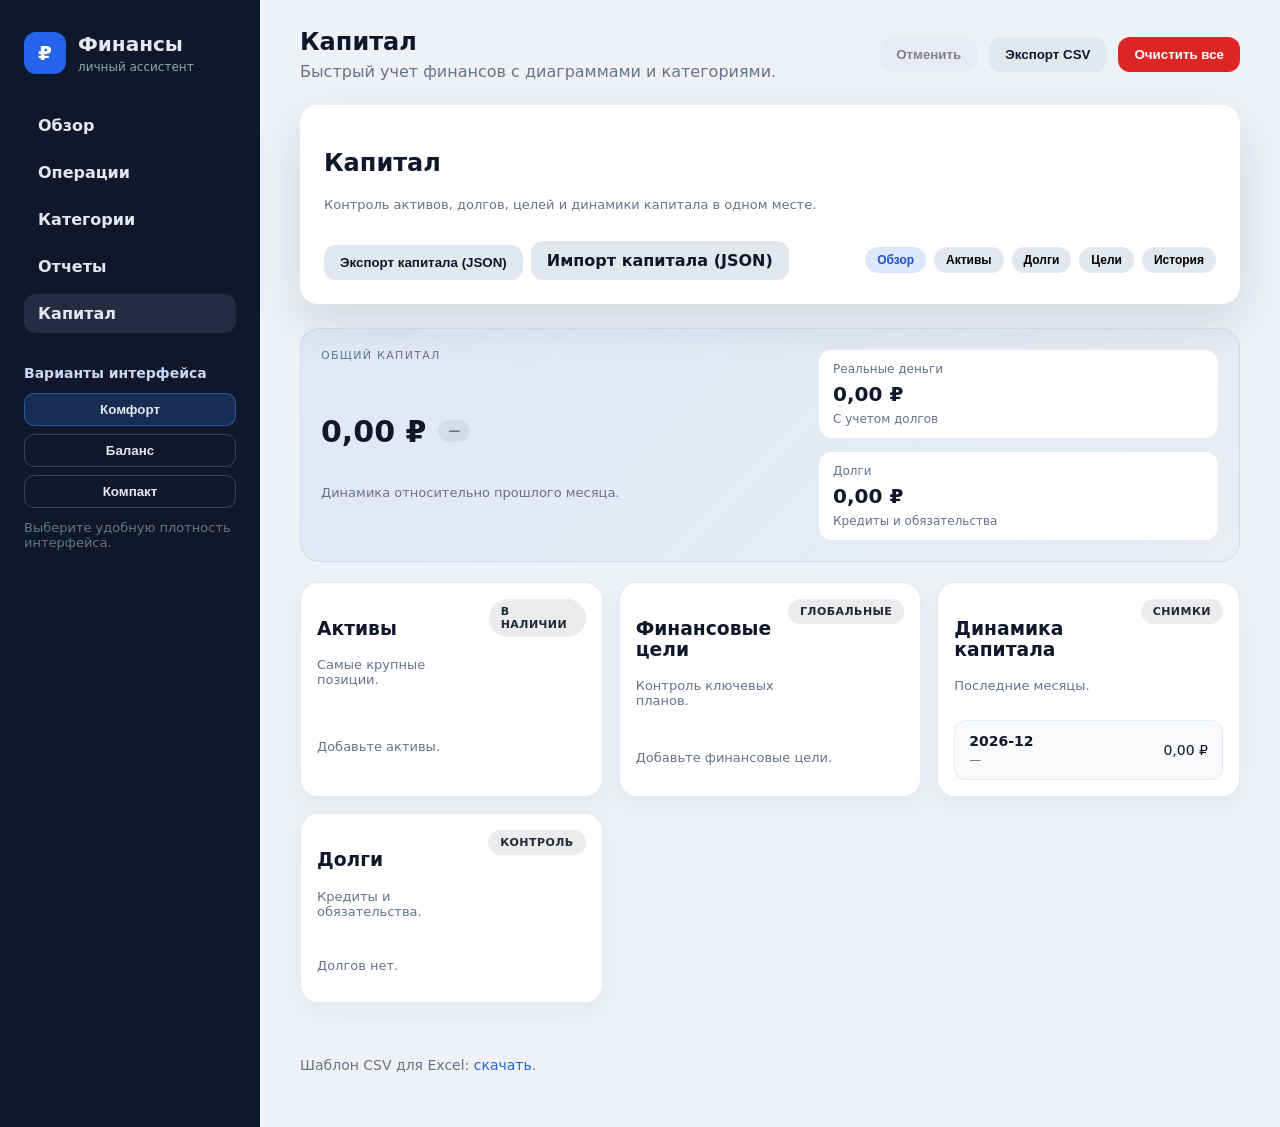
==== commit ae22e402: "Refine capital assets layout and navigation" ====
--- a/capital.html
+++ b/capital.html
@@ -18,11 +18,11 @@
       </div>
 
       <nav class="nav">
-        <button class="nav-link is-active" data-view-target="dashboard">Обзор</button>
-        <button class="nav-link" data-view-target="transactions">Операции</button>
-        <button class="nav-link" data-view-target="categories">Категории</button>
-        <button class="nav-link" data-view-target="reports">Отчеты</button>
-        <button class="nav-link" data-view-target="capital">Капитал</button>
+        <a class="nav-link is-active" href="index.html" data-view-target="dashboard">Обзор</a>
+        <a class="nav-link" href="index.html" data-view-target="transactions">Операции</a>
+        <a class="nav-link" href="index.html" data-view-target="categories">Категории</a>
+        <a class="nav-link" href="index.html" data-view-target="reports">Отчеты</a>
+        <a class="nav-link" href="capital.html" data-view-target="capital">Капитал</a>
       </nav>
 
       <div class="layout-picker">
@@ -420,108 +420,147 @@
           <section class="capital-tab" data-capital-tab-panel="assets">
             <section class="card capital-grid">
               <div class="capital-card capital-full">
-                <h3>Добавить активы</h3>
-                <p class="hint">Обновляйте курсы и добавляйте активы в одном месте.</p>
-                <div class="capital-add-grid">
-                  <div class="capital-add-panel">
-                    <h4>Курс валюты</h4>
-                    <div class="form compact-form">
-                      <label>
-                        Базовая валюта
-                        <select id="capitalBaseCurrency">
-                          <option value="RUB">RUB</option>
-                          <option value="USD">USD</option>
-                          <option value="EUR">EUR</option>
-                        </select>
-                      </label>
-                      <label>
-                        Валюта для курса
-                        <input type="text" id="capitalFxCurrency" placeholder="USD" maxlength="3" />
-                      </label>
-                      <button id="capitalFxRefresh" class="button secondary" type="button">Обновить курс</button>
+                <div class="capital-asset-header">
+                  <div>
+                    <h3>Активы под контролем</h3>
+                    <p class="hint">Переключайтесь между курсами и добавлением новых позиций без перегруженного меню.</p>
+                  </div>
+                  <button id="capitalAssetToggle" class="button primary" type="button" aria-expanded="false">
+                    Добавить новый актив
+                  </button>
+                </div>
+
+                <div class="capital-assets-layout">
+                  <div class="capital-assets-sidebar">
+                    <div class="capital-add-panel">
+                      <h4>Курс валюты</h4>
+                      <div class="form compact-form">
+                        <label>
+                          Базовая валюта
+                          <select id="capitalBaseCurrency">
+                            <option value="RUB">RUB</option>
+                            <option value="USD">USD</option>
+                            <option value="EUR">EUR</option>
+                          </select>
+                        </label>
+                        <label>
+                          Валюта для курса
+                          <input type="text" id="capitalFxCurrency" placeholder="USD" maxlength="3" />
+                        </label>
+                        <button id="capitalFxRefresh" class="button secondary" type="button">Обновить курс</button>
+                      </div>
+                      <div class="capital-fx-summary">
+                        <strong id="capitalFxRateValue">—</strong>
+                        <span id="capitalFxUpdated" class="hint"></span>
+                      </div>
+                      <div class="capital-fx-chart">
+                        <svg id="capitalFxChart" viewBox="0 0 360 120" aria-label="График курса валюты"></svg>
+                      </div>
+                      <p id="capitalFxNote" class="hint"></p>
                     </div>
-                    <div class="capital-fx-summary">
-                      <strong id="capitalFxRateValue">—</strong>
-                      <span id="capitalFxUpdated" class="hint"></span>
+
+                    <div class="capital-add-panel capital-insight">
+                      <h4>Подсказки по структуре</h4>
+                      <ul class="capital-insight-list">
+                        <li>Фиксируйте активы по секциям: «В наличии», «Вклады», «Инвестиции».</li>
+                        <li>Категории помогают группировать активы по банкам или стратегиям.</li>
+                        <li>Ликвидность позволит быстро отсортировать позиции по срокам вывода.</li>
+                      </ul>
                     </div>
-                    <div class="capital-fx-chart">
-                      <svg id="capitalFxChart" viewBox="0 0 360 120" aria-label="График курса валюты"></svg>
+                  </div>
+
+                  <div class="capital-assets-main">
+                    <div id="capitalAssetDrawer" class="capital-asset-drawer">
+                      <form id="capitalAssetForm" class="capital-asset-form">
+                        <div class="capital-asset-columns">
+                          <div class="capital-asset-block">
+                            <h5>Основное</h5>
+                            <div class="capital-asset-fields">
+                              <label>
+                                Название
+                                <input type="text" id="capitalAssetName" placeholder="Например, Сбер вклад" required />
+                              </label>
+                              <label>
+                                Тип
+                                <select id="capitalAssetType">
+                                  <option value="cash">Наличные</option>
+                                  <option value="bank">Банк</option>
+                                  <option value="deposit">Вклад</option>
+                                  <option value="investment">Инвестиции</option>
+                                  <option value="real_estate">Недвижимость</option>
+                                  <option value="other">Другое</option>
+                                </select>
+                              </label>
+                              <label>
+                                Валюта
+                                <input type="text" id="capitalAssetCurrency" value="RUB" maxlength="3" />
+                              </label>
+                              <label>
+                                Сумма
+                                <input type="number" id="capitalAssetAmount" min="0" step="0.01" required />
+                              </label>
+                              <label>
+                                Вложено
+                                <input type="number" id="capitalAssetInvested" min="0" step="0.01" />
+                              </label>
+                            </div>
+                          </div>
+
+                          <div class="capital-asset-block">
+                            <h5>Категории</h5>
+                            <div class="capital-asset-fields">
+                              <label>
+                                Категория
+                                <input type="text" id="capitalAssetCategory" list="capitalCategoryList" placeholder="Например, Вклад" />
+                                <datalist id="capitalCategoryList"></datalist>
+                              </label>
+                              <label>
+                                Подкатегория
+                                <input type="text" id="capitalAssetSubcategory" list="capitalSubcategoryList" placeholder="Например, Сбербанк" />
+                                <datalist id="capitalSubcategoryList"></datalist>
+                              </label>
+                            </div>
+                          </div>
+
+                          <div class="capital-asset-block">
+                            <h5>Сроки и ликвидность</h5>
+                            <div class="capital-asset-fields">
+                              <label>
+                                Дата окончания вклада
+                                <input type="date" id="capitalAssetMaturityDate" />
+                              </label>
+                              <label>
+                                Ликвидность
+                                <select id="capitalAssetLiquidity">
+                                  <option value="high">Можно вывести сразу</option>
+                                  <option value="medium">Нужно 1–3 дня</option>
+                                  <option value="low">Сложно/долго вывести</option>
+                                  <option value="locked">Заблокировано до даты</option>
+                                </select>
+                              </label>
+                            </div>
+                          </div>
+
+                          <div class="capital-asset-block">
+                            <h5>Дополнительно</h5>
+                            <div class="capital-asset-fields">
+                              <label>
+                                Ожидаемая прибыль (вклад)
+                                <input type="number" id="capitalAssetExpectedProfit" min="0" step="0.01" />
+                              </label>
+                              <label class="full">
+                                Комментарий
+                                <input type="text" id="capitalAssetNote" placeholder="Опционально" />
+                              </label>
+                            </div>
+                          </div>
+                        </div>
+
+                        <div class="capital-asset-actions">
+                          <button type="submit" class="button primary">Добавить актив</button>
+                        </div>
+                      </form>
                     </div>
-                    <p id="capitalFxNote" class="hint"></p>
-                  </div>
-                  <div class="capital-add-panel">
-                    <h4>Новый актив</h4>
-                    <p class="hint">Быстро фиксируйте вклад/инвестицию: сколько вложили и сколько сейчас.</p>
-                    <form id="capitalAssetForm" class="form capital-form">
-                  <label>
-                    Название
-                    <input type="text" id="capitalAssetName" placeholder="Например, Сбер вклад" required />
-                  </label>
-                  <label>
-                    Тип
-                    <select id="capitalAssetType">
-                      <option value="cash">Наличные</option>
-                      <option value="bank">Банк</option>
-                      <option value="deposit">Вклад</option>
-                      <option value="investment">Инвестиции</option>
-                      <option value="real_estate">Недвижимость</option>
-                      <option value="other">Другое</option>
-                    </select>
-                  </label>
-                  <label>
-                    Валюта
-                    <input type="text" id="capitalAssetCurrency" value="RUB" maxlength="3" />
-                  </label>
-                  <label>
-                    Сумма
-                    <input type="number" id="capitalAssetAmount" min="0" step="0.01" required />
-                  </label>
-                  <label>
-                    Вложено
-                    <input type="number" id="capitalAssetInvested" min="0" step="0.01" />
-                  </label>
-                  <label>
-                    Секция
-                    <input type="text" id="capitalAssetSection" list="capitalSectionList" placeholder="В наличии" />
-                    <datalist id="capitalSectionList"></datalist>
-                  </label>
-                  <label>
-                    Категория
-                    <input type="text" id="capitalAssetCategory" list="capitalCategoryList" placeholder="Например, Вклад" />
-                    <datalist id="capitalCategoryList"></datalist>
-                  </label>
-                  <label>
-                    Подкатегория
-                    <input type="text" id="capitalAssetSubcategory" list="capitalSubcategoryList" placeholder="Например, Сбербанк" />
-                    <datalist id="capitalSubcategoryList"></datalist>
-                  </label>
-                  <label>
-                    Доступно до
-                    <input type="date" id="capitalAssetMaturityDate" />
-                  </label>
-                  <label>
-                    Ликвидность
-                    <select id="capitalAssetLiquidity">
-                      <option value="high">Можно вывести сразу</option>
-                      <option value="medium">Нужно 1–3 дня</option>
-                      <option value="low">Сложно/долго вывести</option>
-                      <option value="locked">Заблокировано до даты</option>
-                    </select>
-                  </label>
-                  <label>
-                    Дней на вывод
-                    <input type="number" id="capitalAssetLiquidityDays" min="0" step="1" />
-                  </label>
-                  <label>
-                    Ожидаемая прибыль (вклад)
-                    <input type="number" id="capitalAssetExpectedProfit" min="0" step="0.01" />
-                  </label>
-                  <label class="full">
-                    Комментарий
-                    <input type="text" id="capitalAssetNote" placeholder="Опционально" />
-                  </label>
-                      <button type="submit" class="button primary">Добавить актив</button>
-                    </form>
                   </div>
                 </div>
               </div>
@@ -541,9 +580,6 @@
                           <th>Сумма</th>
                           <th>Вложено</th>
                           <th>Прибыль</th>
-                          <th>Секция</th>
-                          <th>Категория</th>
-                          <th>Подкатегория</th>
                           <th>Дата окончания</th>
                           <th>Потенц. доходность</th>
                           <th>Ликвидность</th>
--- a/styles.css
+++ b/styles.css
@@ -81,6 +81,8 @@
   border-radius: 12px;
   cursor: pointer;
   font-weight: 600;
+  text-decoration: none;
+  display: block;
 }
 
 .nav-link.is-active,
@@ -1177,6 +1179,31 @@
   grid-template-columns: repeat(auto-fit, minmax(280px, 1fr));
 }
 
+.capital-asset-header {
+  display: flex;
+  flex-wrap: wrap;
+  gap: 16px;
+  align-items: center;
+  justify-content: space-between;
+}
+
+.capital-assets-layout {
+  display: grid;
+  grid-template-columns: minmax(260px, 320px) minmax(0, 1fr);
+  gap: 16px;
+  margin-top: 12px;
+}
+
+.capital-assets-sidebar {
+  display: grid;
+  gap: 16px;
+}
+
+.capital-assets-main {
+  display: grid;
+  gap: 16px;
+}
+
 .capital-add-panel {
   background: #fff;
   border-radius: 12px;
@@ -1186,6 +1213,91 @@
   gap: 12px;
 }
 
+.capital-insight {
+  background: #f8fafc;
+}
+
+.capital-insight-list {
+  display: grid;
+  gap: 8px;
+  padding-left: 18px;
+  margin: 0;
+  color: var(--muted);
+  font-size: 13px;
+}
+
+.capital-action-card {
+  display: flex;
+  justify-content: space-between;
+  gap: 16px;
+  align-items: center;
+  padding: 16px;
+  border-radius: 16px;
+  background: rgba(59, 130, 246, 0.08);
+  border: 1px solid rgba(148, 163, 184, 0.2);
+}
+
+.capital-asset-drawer {
+  border-radius: 18px;
+  background: #fff;
+  border: 1px solid rgba(226, 232, 240, 0.8);
+  padding: 16px;
+  display: grid;
+  gap: 16px;
+  max-height: 0;
+  opacity: 0;
+  overflow: hidden;
+  transform: translateY(-8px);
+  pointer-events: none;
+  transition: max-height 0.3s ease, opacity 0.2s ease, transform 0.2s ease;
+}
+
+.capital-asset-drawer.is-open {
+  max-height: 2000px;
+  opacity: 1;
+  transform: translateY(0);
+  pointer-events: auto;
+}
+
+.capital-asset-form {
+  display: grid;
+  gap: 16px;
+}
+
+.capital-asset-columns {
+  display: grid;
+  gap: 16px;
+  grid-template-columns: repeat(auto-fit, minmax(220px, 1fr));
+}
+
+.capital-asset-block {
+  background: #f8fafc;
+  border-radius: 14px;
+  padding: 12px;
+  border: 1px solid rgba(226, 232, 240, 0.8);
+  display: grid;
+  gap: 10px;
+}
+
+.capital-asset-block h5 {
+  margin: 0;
+  font-size: 14px;
+}
+
+.capital-asset-fields {
+  display: grid;
+  gap: 12px;
+}
+
+.capital-asset-fields .full {
+  grid-column: 1 / -1;
+}
+
+.capital-asset-actions {
+  display: flex;
+  justify-content: flex-end;
+}
+
 .capital-fx-summary {
   display: flex;
   align-items: baseline;
@@ -1295,6 +1407,14 @@
   border-right: 1px solid rgba(226, 232, 240, 0.9);
   border-top-right-radius: 12px;
   border-bottom-right-radius: 12px;
+}
+
+.capital-asset-row {
+  cursor: pointer;
+}
+
+.capital-asset-row:hover td {
+  background: #f8fafc;
 }
 
 .capital-badges {
@@ -1432,6 +1552,15 @@
   .capital-hero-stats {
     grid-template-columns: repeat(auto-fit, minmax(160px, 1fr));
   }
+
+  .capital-assets-layout {
+    grid-template-columns: 1fr;
+  }
+
+  .capital-action-card {
+    flex-direction: column;
+    align-items: flex-start;
+  }
 }
 
 @media (max-width: 720px) {
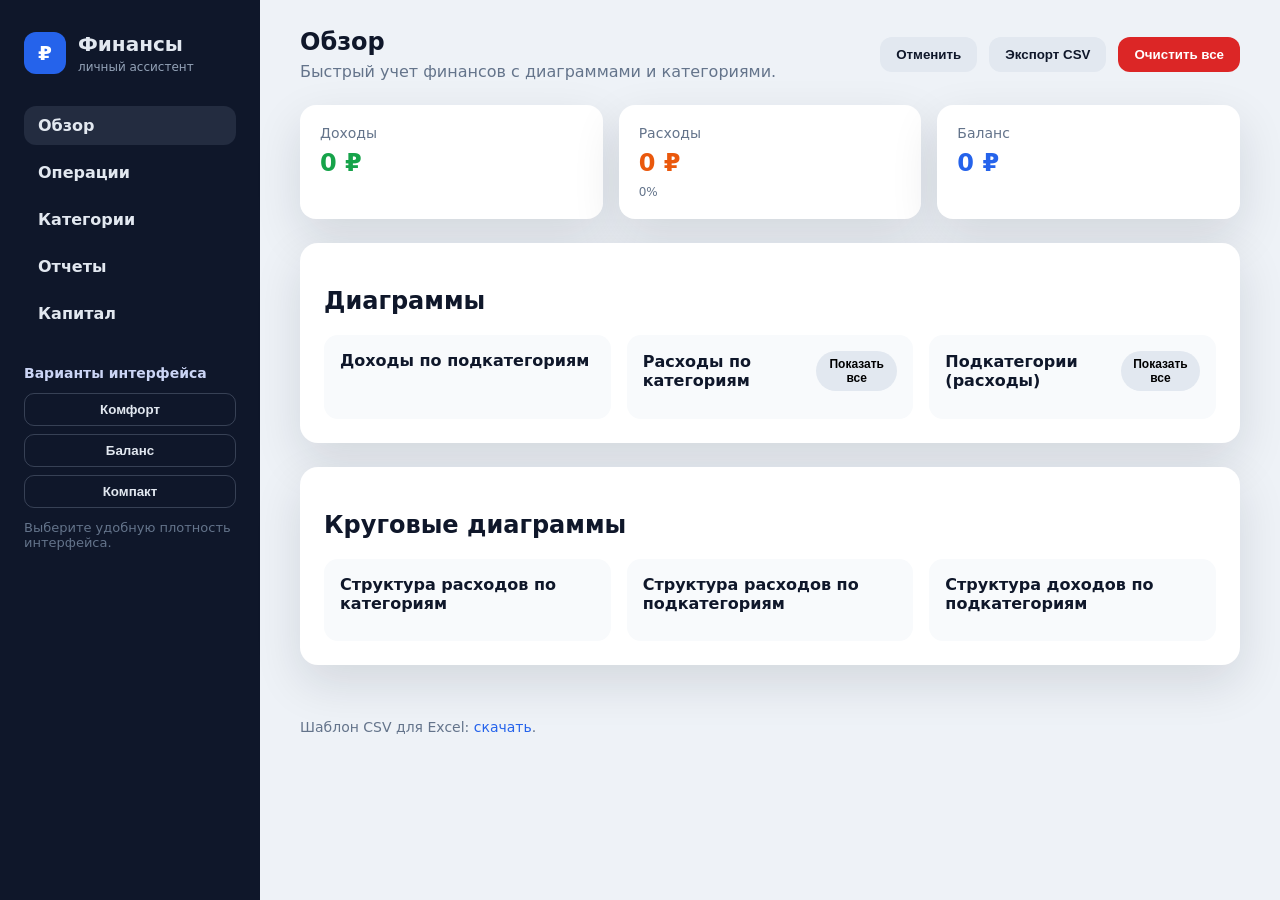
==== commit 587c98f0: "Modernize capital asset list UI" ====
--- a/capital.html
+++ b/capital.html
@@ -18,10 +18,10 @@
       </div>
 
       <nav class="nav">
-        <a class="nav-link is-active" href="index.html" data-view-target="dashboard">Обзор</a>
-        <a class="nav-link" href="index.html" data-view-target="transactions">Операции</a>
-        <a class="nav-link" href="index.html" data-view-target="categories">Категории</a>
-        <a class="nav-link" href="index.html" data-view-target="reports">Отчеты</a>
+        <a class="nav-link is-active" href="index.html?view=dashboard" data-view-target="dashboard">Обзор</a>
+        <a class="nav-link" href="index.html?view=transactions" data-view-target="transactions">Операции</a>
+        <a class="nav-link" href="index.html?view=categories" data-view-target="categories">Категории</a>
+        <a class="nav-link" href="index.html?view=reports" data-view-target="reports">Отчеты</a>
         <a class="nav-link" href="capital.html" data-view-target="capital">Капитал</a>
       </nav>
 
@@ -459,17 +459,10 @@
                       <p id="capitalFxNote" class="hint"></p>
                     </div>
 
-                    <div class="capital-add-panel capital-insight">
-                      <h4>Подсказки по структуре</h4>
-                      <ul class="capital-insight-list">
-                        <li>Фиксируйте активы по секциям: «В наличии», «Вклады», «Инвестиции».</li>
-                        <li>Категории помогают группировать активы по банкам или стратегиям.</li>
-                        <li>Ликвидность позволит быстро отсортировать позиции по срокам вывода.</li>
-                      </ul>
-                    </div>
                   </div>
 
                   <div class="capital-assets-main">
+                    <div id="capitalAssetOverlay" class="capital-asset-overlay"></div>
                     <div id="capitalAssetDrawer" class="capital-asset-drawer">
                       <form id="capitalAssetForm" class="capital-asset-form">
                         <div class="capital-asset-columns">
@@ -481,7 +474,7 @@
                                 <input type="text" id="capitalAssetName" placeholder="Например, Сбер вклад" required />
                               </label>
                               <label>
-                                Тип
+                                Категория
                                 <select id="capitalAssetType">
                                   <option value="cash">Наличные</option>
                                   <option value="bank">Банк</option>
@@ -492,32 +485,25 @@
                                 </select>
                               </label>
                               <label>
+                                Подкатегория
+                                <select id="capitalAssetSubcategory"></select>
+                              </label>
+                              <label>
                                 Валюта
-                                <input type="text" id="capitalAssetCurrency" value="RUB" maxlength="3" />
-                              </label>
-                              <label>
-                                Сумма
-                                <input type="number" id="capitalAssetAmount" min="0" step="0.01" required />
+                                <select id="capitalAssetCurrency">
+                                  <option value="RUB">RUB</option>
+                                  <option value="USD">USD</option>
+                                  <option value="EUR">EUR</option>
+                                  <option value="CNY">CNY</option>
+                                </select>
+                              </label>
+                              <label>
+                                Сумма (опционально)
+                                <input type="number" id="capitalAssetAmount" min="0" step="0.01" />
                               </label>
                               <label>
                                 Вложено
-                                <input type="number" id="capitalAssetInvested" min="0" step="0.01" />
-                              </label>
-                            </div>
-                          </div>
-
-                          <div class="capital-asset-block">
-                            <h5>Категории</h5>
-                            <div class="capital-asset-fields">
-                              <label>
-                                Категория
-                                <input type="text" id="capitalAssetCategory" list="capitalCategoryList" placeholder="Например, Вклад" />
-                                <datalist id="capitalCategoryList"></datalist>
-                              </label>
-                              <label>
-                                Подкатегория
-                                <input type="text" id="capitalAssetSubcategory" list="capitalSubcategoryList" placeholder="Например, Сбербанк" />
-                                <datalist id="capitalSubcategoryList"></datalist>
+                                <input type="number" id="capitalAssetInvested" min="0" step="0.01" required />
                               </label>
                             </div>
                           </div>
@@ -545,7 +531,7 @@
                             <h5>Дополнительно</h5>
                             <div class="capital-asset-fields">
                               <label>
-                                Ожидаемая прибыль (вклад)
+                                Ожидаемая прибыль
                                 <input type="number" id="capitalAssetExpectedProfit" min="0" step="0.01" />
                               </label>
                               <label class="full">
@@ -557,6 +543,8 @@
                         </div>
 
                         <div class="capital-asset-actions">
+                          <button type="button" id="capitalAssetClose" class="button secondary">Закрыть</button>
+                          <button type="button" id="capitalAssetDelete" class="button danger">Удалить</button>
                           <button type="submit" class="button primary">Добавить актив</button>
                         </div>
                       </form>
@@ -570,26 +558,7 @@
                   <h3>Список активов</h3>
                 </div>
                 <div class="capital-assets-view is-active">
-                  <div class="table-wrapper">
-                    <table class="capital-table capital-table-structured">
-                      <thead>
-                        <tr>
-                          <th>Название</th>
-                          <th>Тип</th>
-                          <th>Валюта</th>
-                          <th>Сумма</th>
-                          <th>Вложено</th>
-                          <th>Прибыль</th>
-                          <th>Дата окончания</th>
-                          <th>Потенц. доходность</th>
-                          <th>Ликвидность</th>
-                          <th>Комментарий</th>
-                          <th></th>
-                        </tr>
-                      </thead>
-                      <tbody id="capitalAssetsTable"></tbody>
-                    </table>
-                  </div>
+                  <div id="capitalAssetsTable" class="capital-assets-list"></div>
                 </div>
               </div>
             </section>
--- a/styles.css
+++ b/styles.css
@@ -1259,6 +1259,39 @@
   pointer-events: auto;
 }
 
+.capital-asset-overlay {
+  position: fixed;
+  inset: 0;
+  background: rgba(15, 23, 42, 0.4);
+  opacity: 0;
+  pointer-events: none;
+  transition: opacity 0.2s ease;
+  z-index: 40;
+}
+
+.capital-asset-overlay.is-active {
+  opacity: 1;
+  pointer-events: auto;
+}
+
+.capital-asset-drawer.is-modal {
+  position: fixed;
+  top: 50%;
+  left: 50%;
+  width: min(900px, 92vw);
+  max-height: 82vh;
+  overflow: auto;
+  transform: translate(-50%, -50%);
+  opacity: 1;
+  pointer-events: auto;
+  z-index: 50;
+  box-shadow: 0 30px 60px rgba(15, 23, 42, 0.2);
+}
+
+.modal-open {
+  overflow: hidden;
+}
+
 .capital-asset-form {
   display: grid;
   gap: 16px;
@@ -1296,6 +1329,16 @@
 .capital-asset-actions {
   display: flex;
   justify-content: flex-end;
+  gap: 12px;
+  flex-wrap: wrap;
+}
+
+#capitalAssetDelete {
+  display: none;
+}
+
+#capitalAssetDelete.is-visible {
+  display: inline-flex;
 }
 
 .capital-fx-summary {
@@ -1359,62 +1402,120 @@
   max-width: 80px;
 }
 
-.capital-table-section td,
-.capital-table-subsection td {
+.capital-assets-list {
+  display: grid;
+  gap: 12px;
+}
+
+.capital-assets-empty {
+  padding: 16px;
+  border: 1px dashed rgba(148, 163, 184, 0.4);
+  border-radius: 12px;
+  color: var(--muted);
+}
+
+.capital-asset-group {
+  display: grid;
+  gap: 8px;
+  margin-top: 8px;
+}
+
+.capital-asset-group-title {
+  font-size: 12px;
+  text-transform: uppercase;
+  letter-spacing: 0.08em;
+  font-weight: 700;
+  color: #0f172a;
+  background: #e2e8f0;
+  border-left: 4px solid rgba(59, 130, 246, 0.7);
+  padding: 10px 12px;
+  border-radius: 10px;
+}
+
+.capital-asset-subgroup {
+  font-size: 12px;
+  font-weight: 600;
+  color: #334155;
   background: #f1f5f9;
-  color: var(--muted);
-  font-weight: 600;
+  border-left: 4px solid rgba(148, 163, 184, 0.6);
+  padding: 8px 12px;
+  border-radius: 10px;
+}
+
+.capital-asset-card {
+  display: grid;
+  grid-template-columns: minmax(220px, 1.2fr) minmax(220px, 1fr);
+  gap: 16px;
+  padding: 16px;
+  border-radius: 16px;
+  border: 1px solid rgba(226, 232, 240, 0.9);
+  background: #fff;
+  cursor: pointer;
+  transition: box-shadow 0.2s ease, transform 0.2s ease;
+}
+
+.capital-asset-card:hover {
+  box-shadow: 0 12px 24px rgba(15, 23, 42, 0.08);
+  transform: translateY(-1px);
+}
+
+.capital-asset-title {
+  display: flex;
+  align-items: center;
+  gap: 8px;
+  font-size: 16px;
+}
+
+.capital-asset-currency {
+  font-size: 12px;
+  font-weight: 600;
+  color: #2563eb;
+  background: rgba(37, 99, 235, 0.12);
+  padding: 2px 8px;
+  border-radius: 999px;
+}
+
+.capital-asset-meta {
+  display: flex;
+  flex-wrap: wrap;
+  gap: 8px;
+  color: var(--muted);
+  font-size: 12px;
+  margin-top: 6px;
+}
+
+.capital-asset-note {
+  margin-top: 8px;
+  color: #475569;
+  font-size: 13px;
+}
+
+.capital-asset-numbers {
+  display: grid;
+  grid-template-columns: repeat(auto-fit, minmax(120px, 1fr));
+  gap: 10px;
+  text-align: right;
+  font-variant-numeric: tabular-nums;
+}
+
+.capital-asset-label {
+  display: block;
+  font-size: 11px;
+  color: var(--muted);
   text-transform: uppercase;
-  letter-spacing: 0.03em;
-  font-size: 12px;
-}
-
-.capital-table-subsection td {
-  background: #f8fafc;
-  text-transform: none;
-  letter-spacing: 0;
-  font-weight: 500;
-}
-
-.capital-table-structured {
-  border-collapse: separate;
-  border-spacing: 0 10px;
-}
-
-.capital-table-structured thead th {
-  font-size: 12px;
-  text-transform: uppercase;
-  letter-spacing: 0.04em;
-  color: var(--muted);
-  padding: 0 12px 8px;
-  border-bottom: none;
-}
-
-.capital-table-structured tbody tr:not(.capital-table-section):not(.capital-table-subsection) td {
-  background: #fff;
-  border-top: 1px solid rgba(226, 232, 240, 0.9);
-  border-bottom: 1px solid rgba(226, 232, 240, 0.9);
-  padding: 10px 12px;
-}
-
-.capital-table-structured tbody tr:not(.capital-table-section):not(.capital-table-subsection) td:first-child {
-  border-left: 1px solid rgba(226, 232, 240, 0.9);
-  border-top-left-radius: 12px;
-  border-bottom-left-radius: 12px;
-}
-
-.capital-table-structured tbody tr:not(.capital-table-section):not(.capital-table-subsection) td:last-child {
-  border-right: 1px solid rgba(226, 232, 240, 0.9);
-  border-top-right-radius: 12px;
-  border-bottom-right-radius: 12px;
-}
-
-.capital-asset-row {
-  cursor: pointer;
-}
-
-.capital-asset-row:hover td {
-  background: #f8fafc;
+  letter-spacing: 0.06em;
+  margin-bottom: 4px;
+}
+
+@media (max-width: 900px) {
+  .capital-asset-card {
+    grid-template-columns: 1fr;
+    text-align: left;
+  }
+
+  .capital-asset-numbers {
+    text-align: left;
+  }
 }
 
 .capital-badges {
